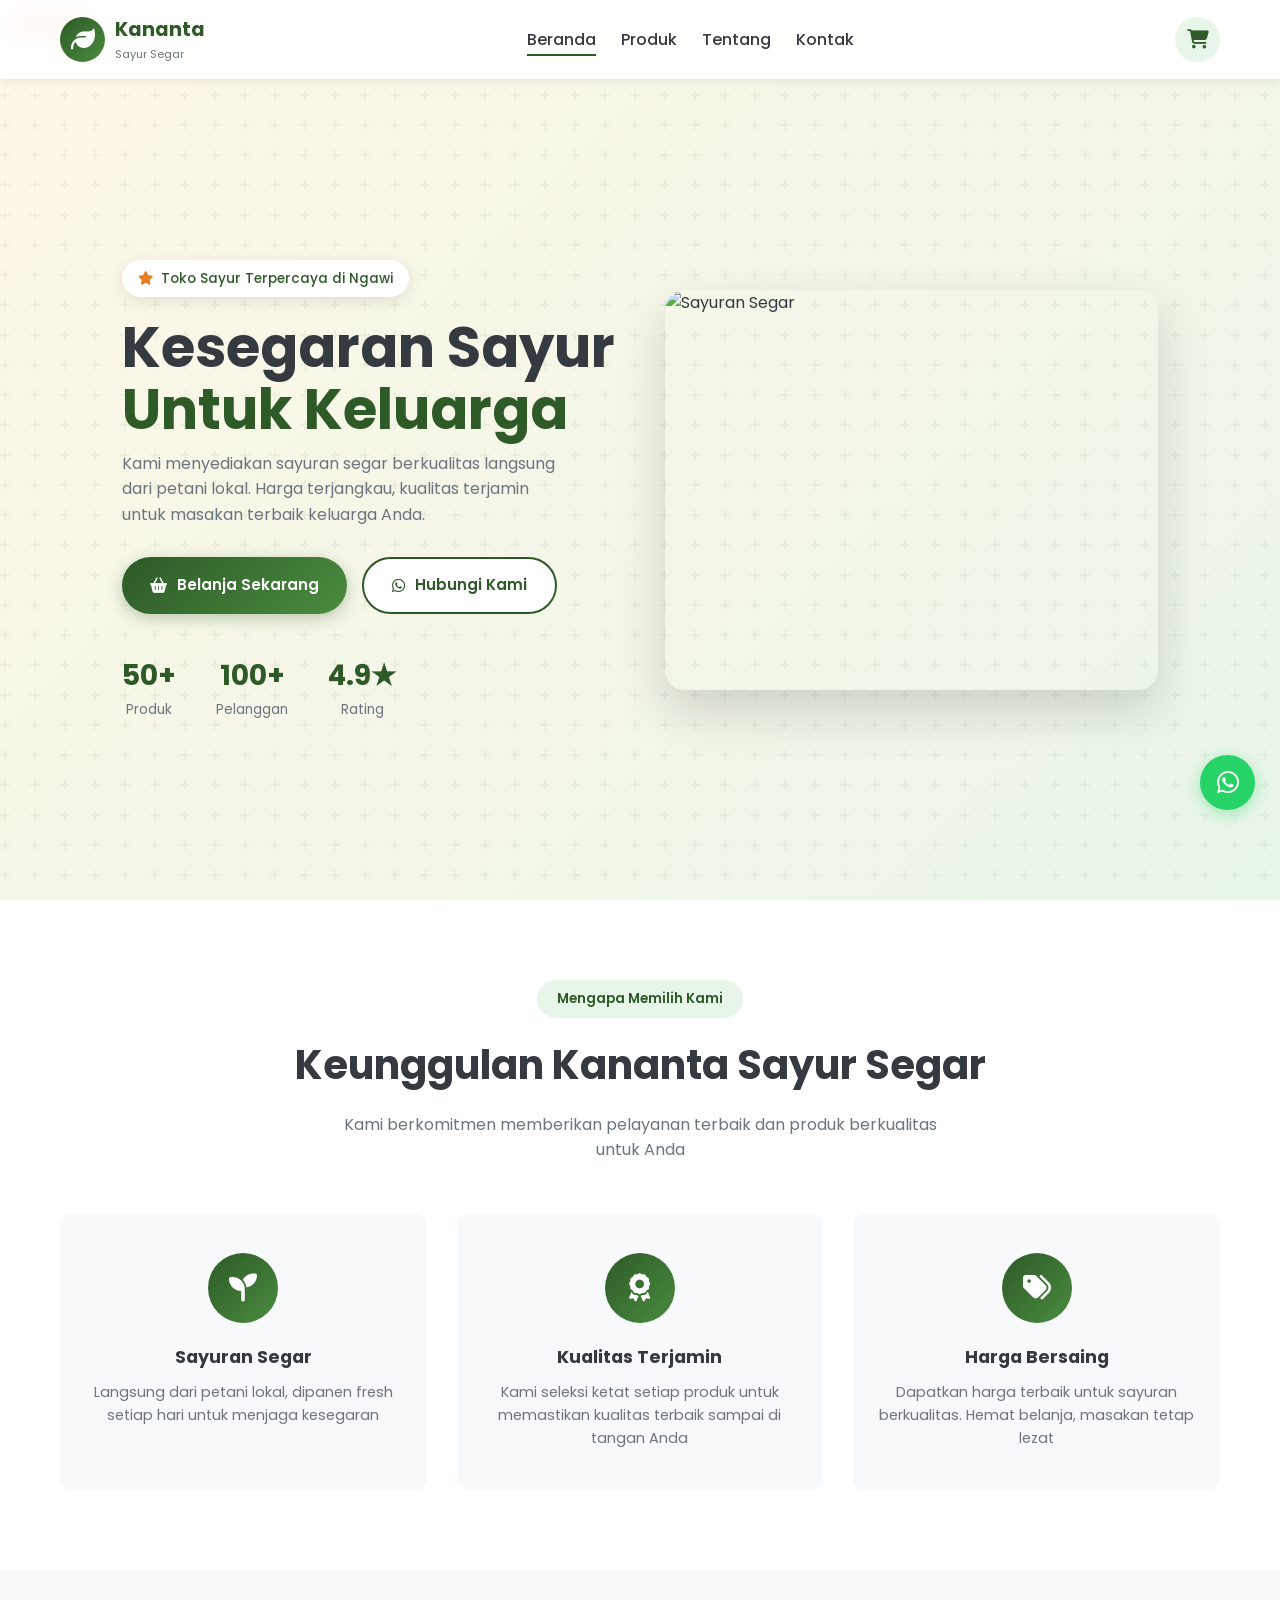
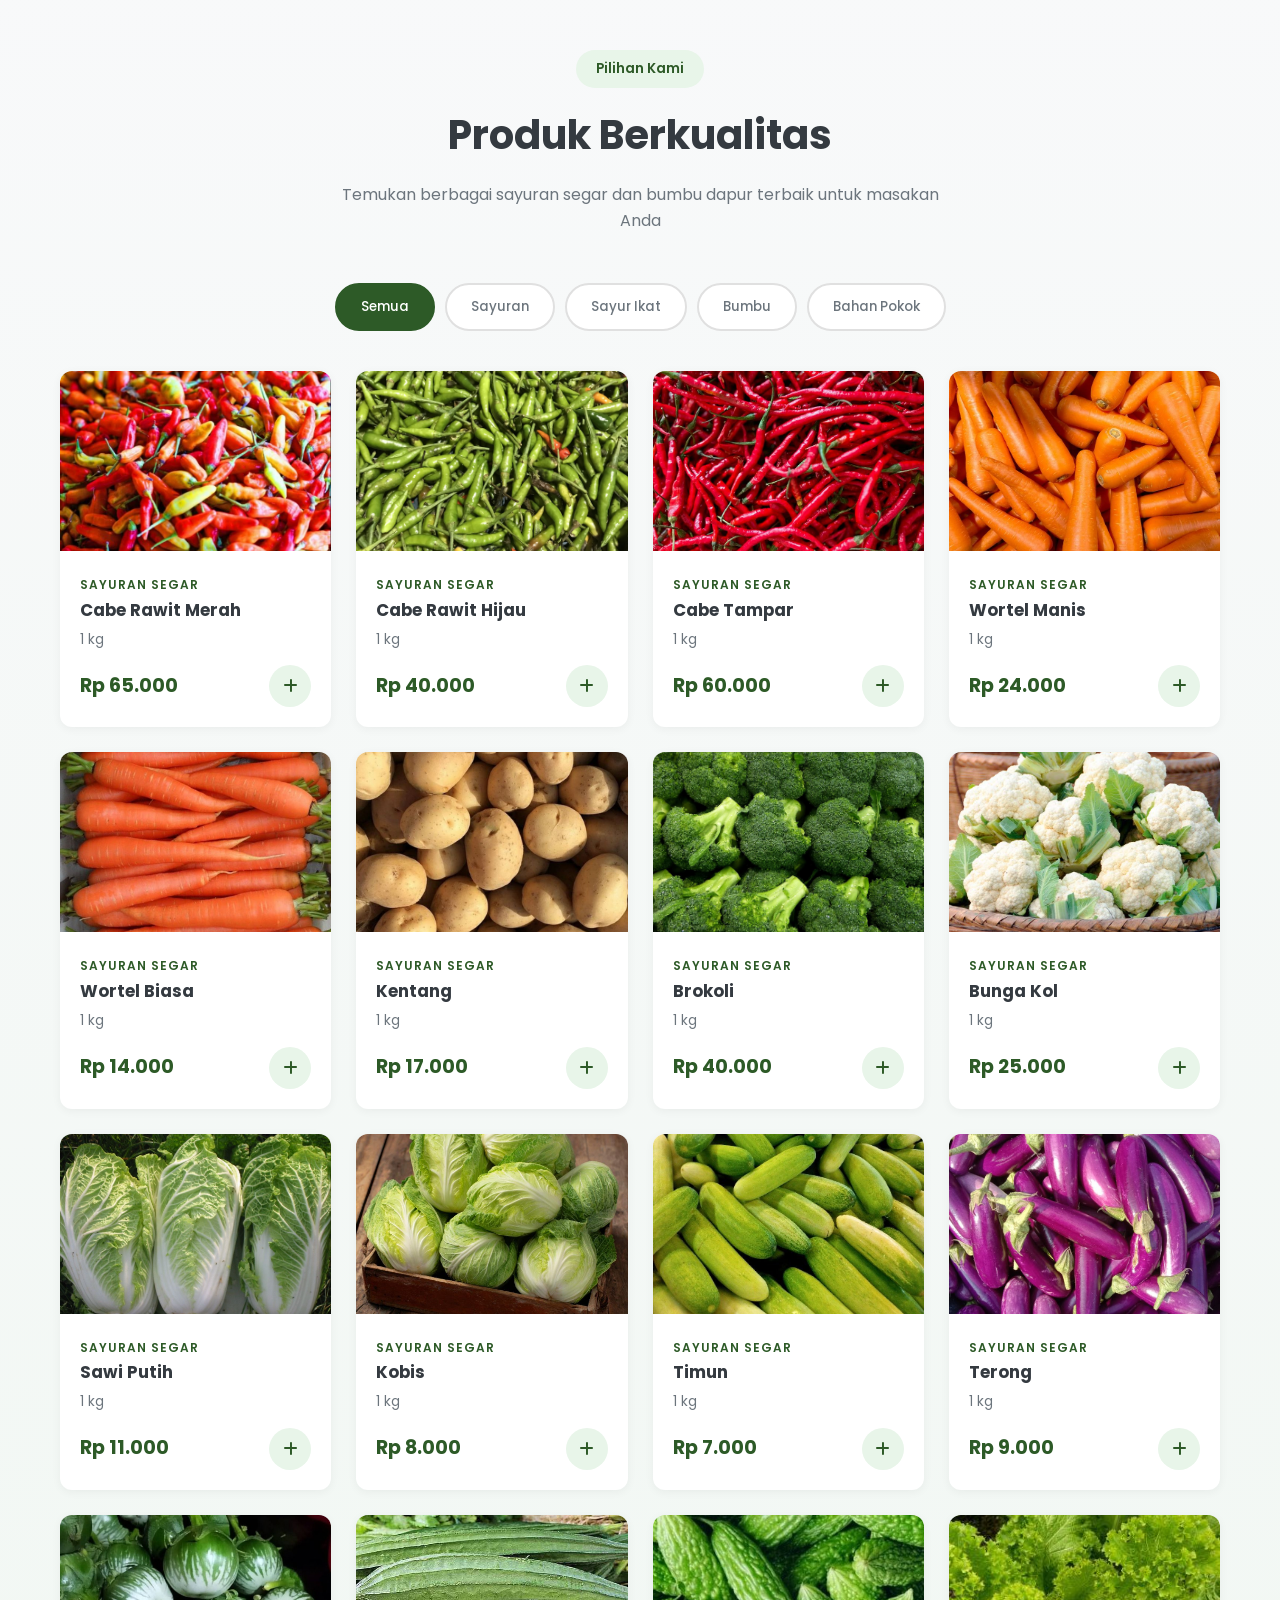
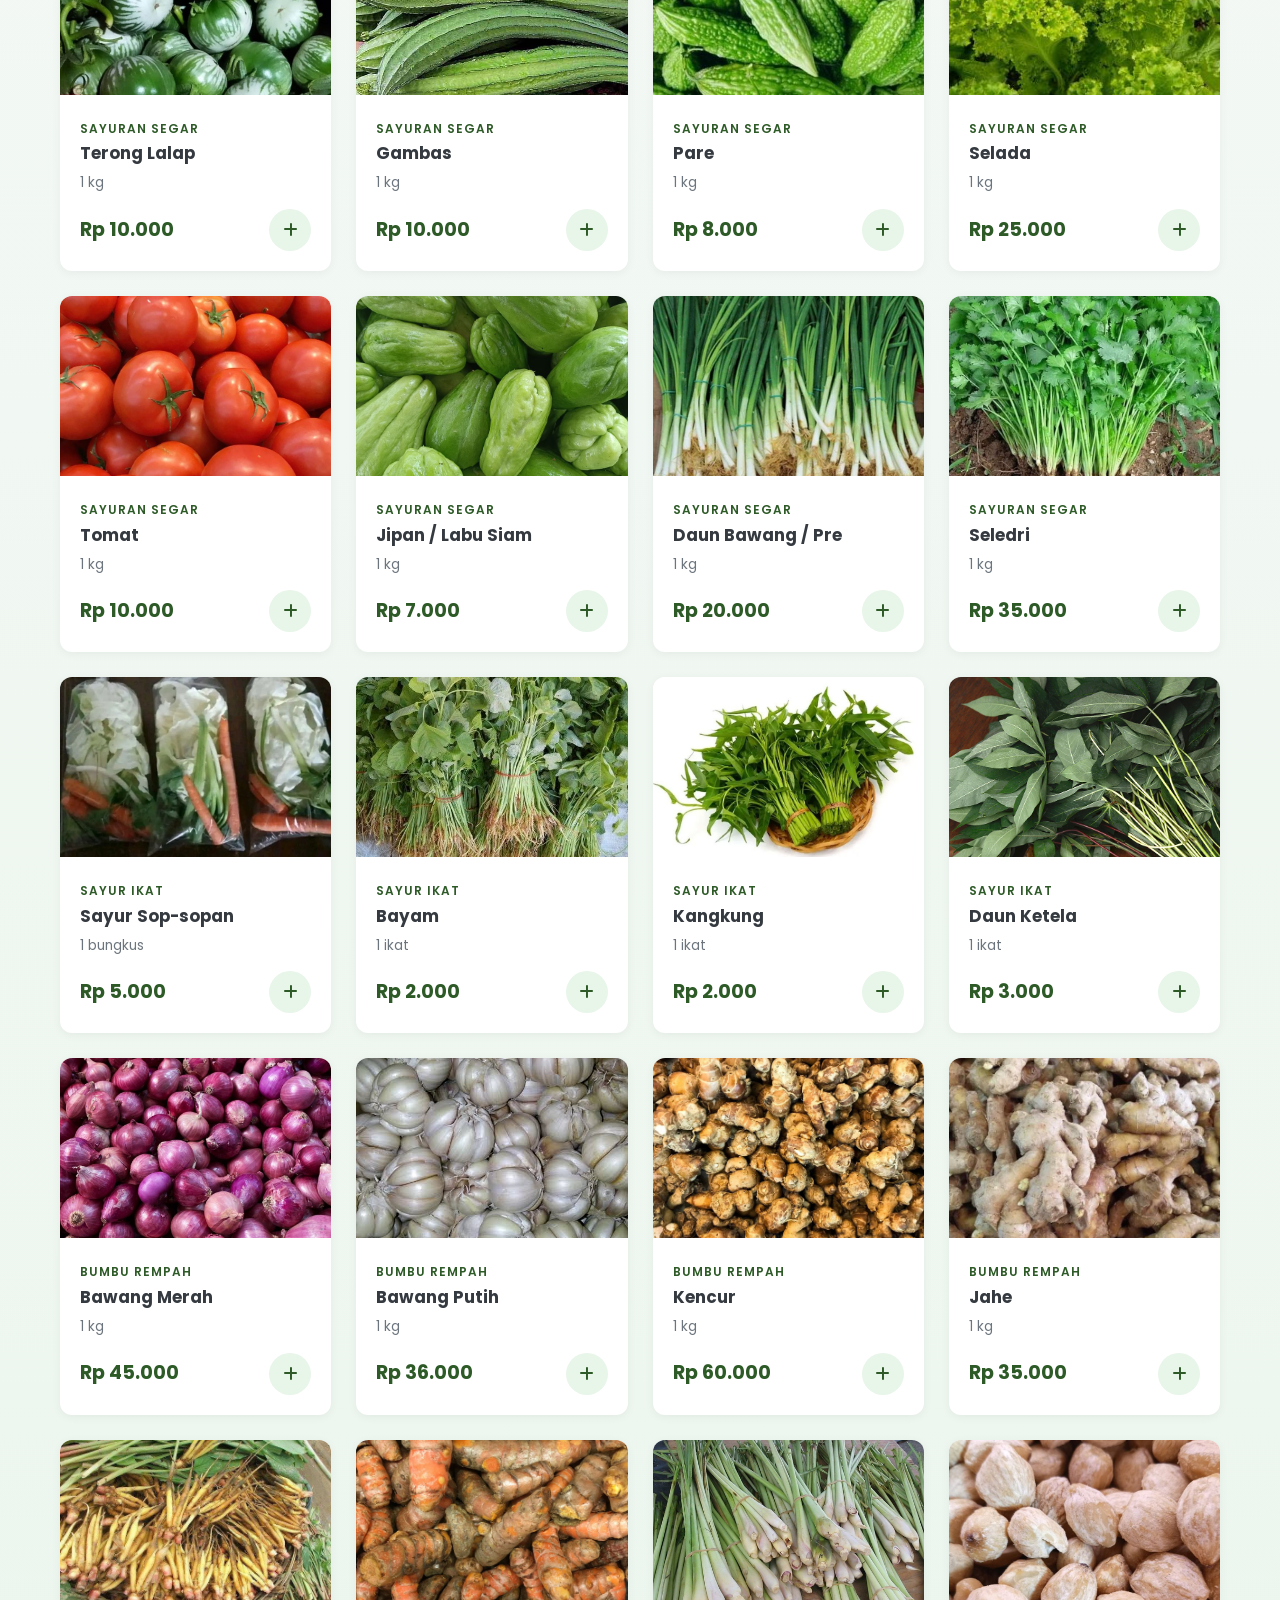
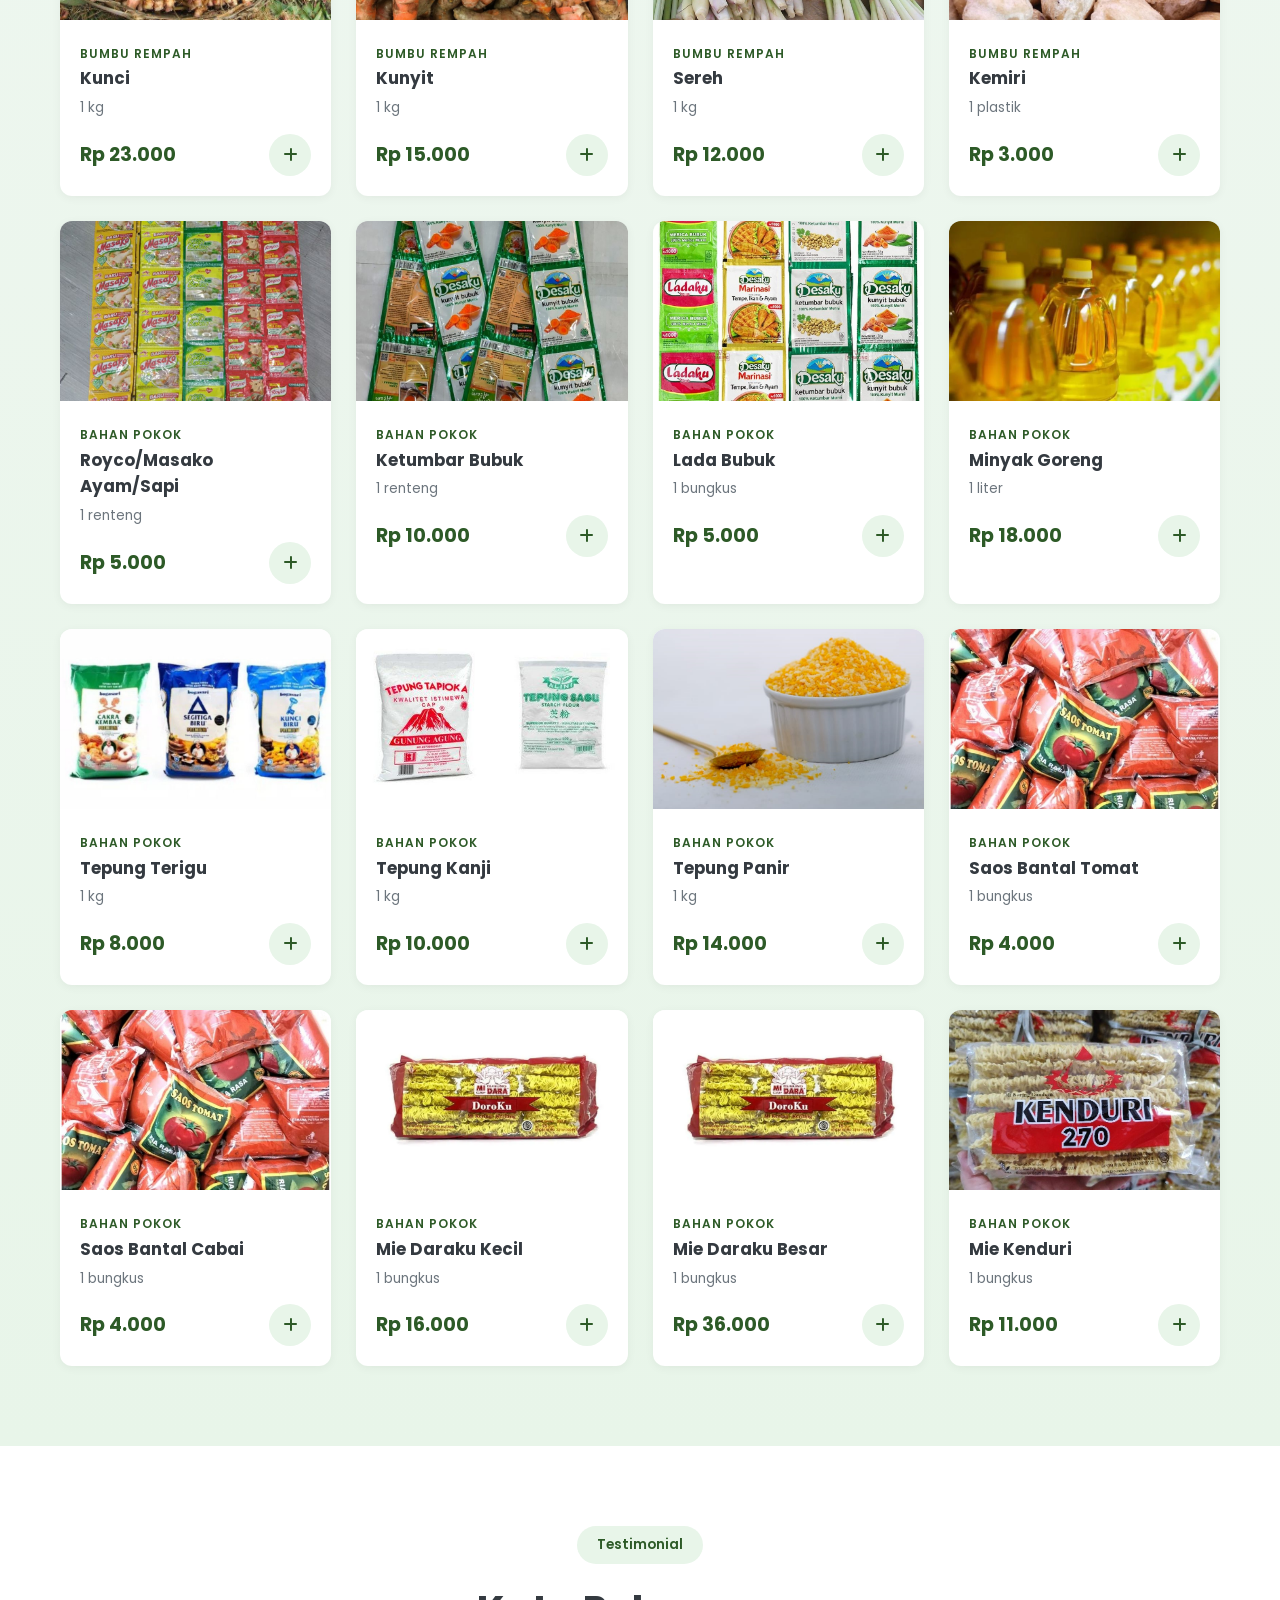
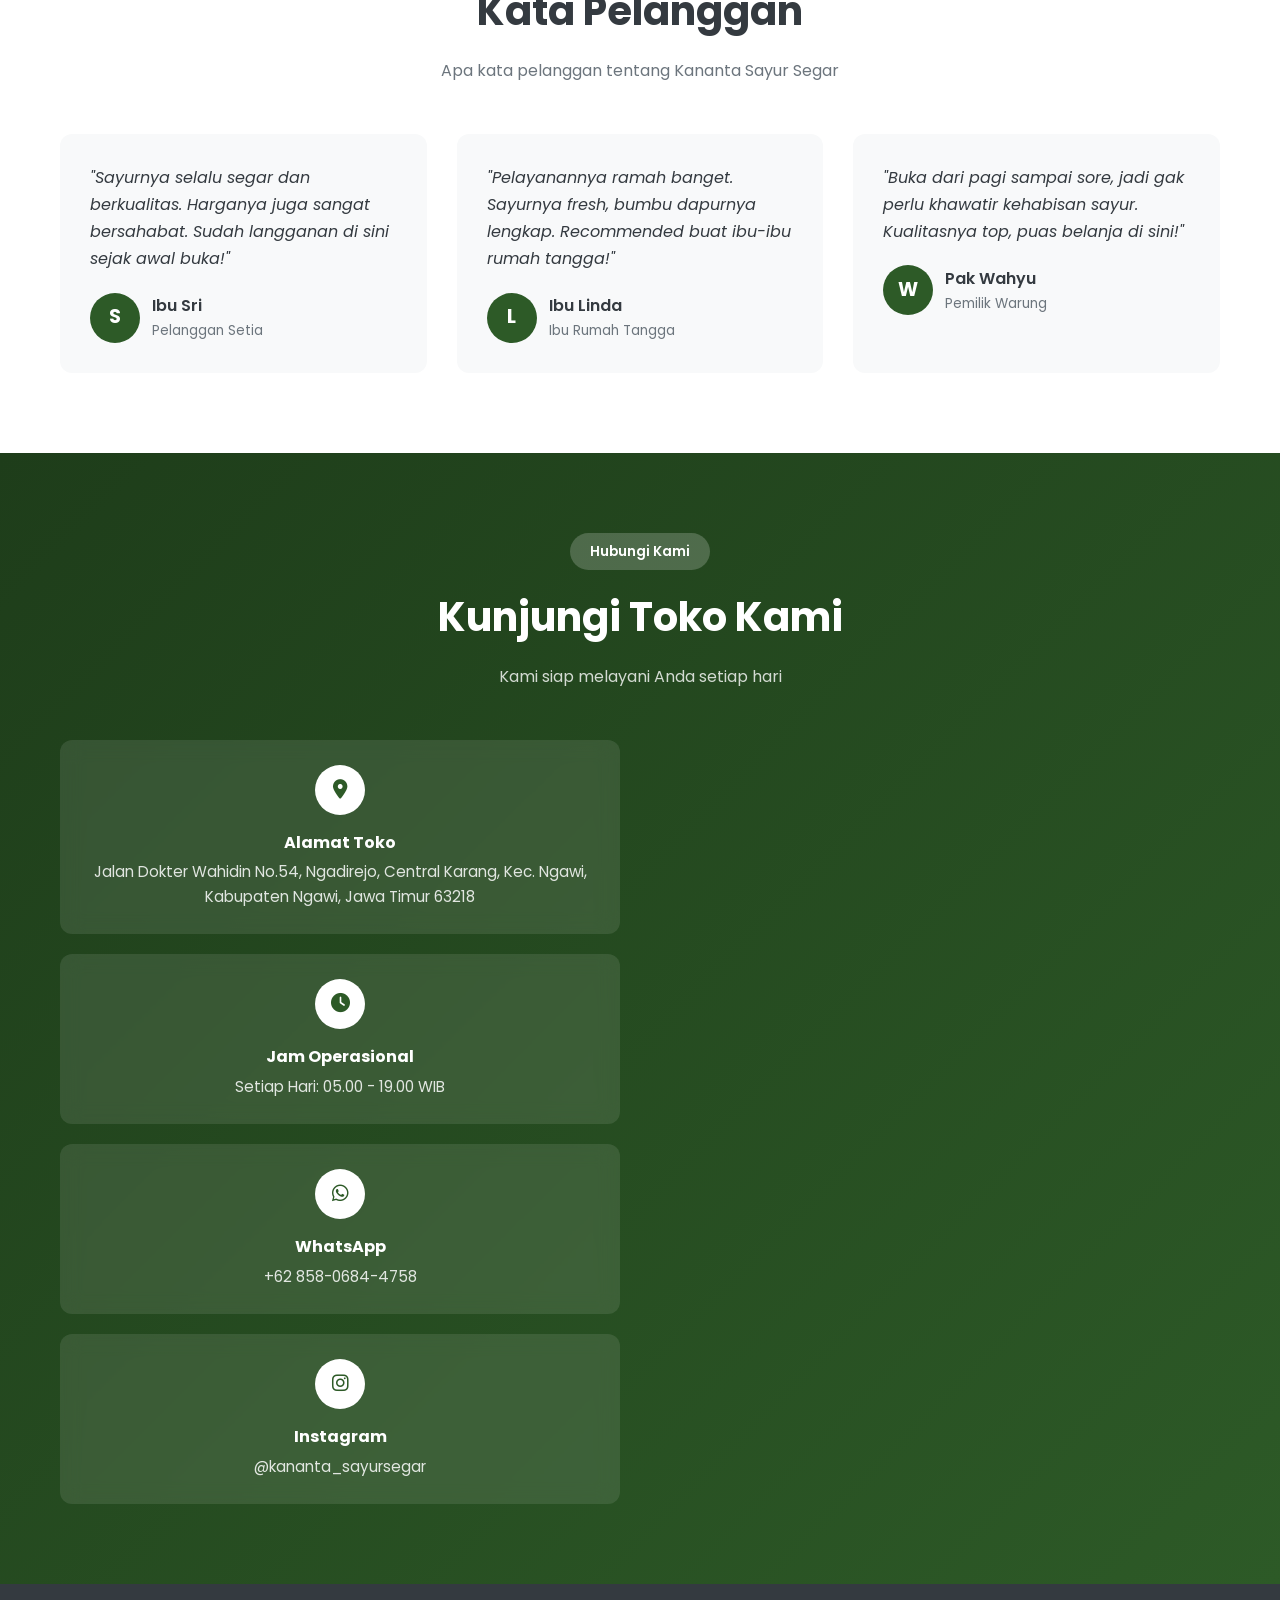
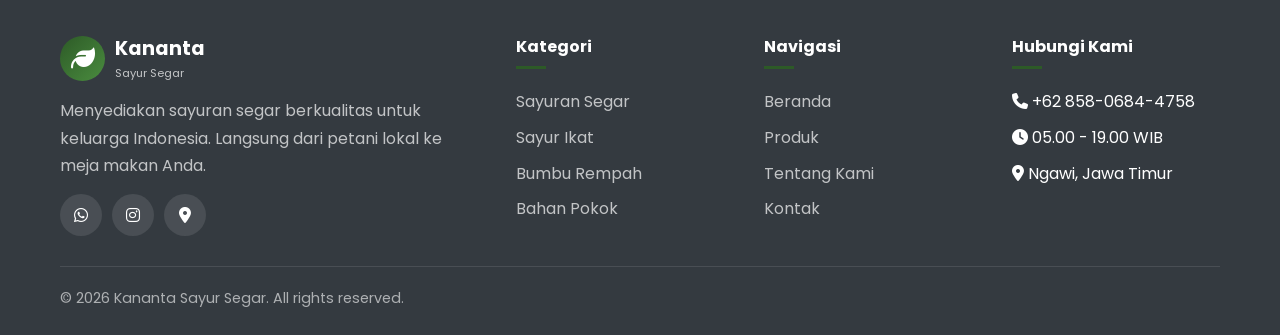
==== Kananta Sayur Segar/index.html @ b492e4c0 "Add files via upload" ====
<!DOCTYPE html>
<html lang="id">

<head>
    <meta charset="UTF-8">
    <meta name="viewport" content="width=device-width, initial-scale=1.0">
    <meta name="description"
        content="Kananta Sayur Segar - Toko sayur segar berkualitas di Ngawi. Menyediakan sayuran segar, bumbu dapur, dan bahan pokok dengan harga terjangkau.">
    <meta name="keywords" content="sayur segar, toko sayur ngawi, sayuran, bumbu dapur, kananta">
    <title>Kananta Sayur Segar - Toko Sayur Segar Berkualitas</title>

    <!-- Fonts -->
    <link rel="preconnect" href="https://fonts.googleapis.com">
    <link rel="preconnect" href="https://fonts.gstatic.com" crossorigin>
    <link href="https://fonts.googleapis.com/css2?family=Poppins:wght@400;500;600;700&display=swap" rel="stylesheet">

    <!-- Font Awesome -->
    <link rel="stylesheet" href="https://cdnjs.cloudflare.com/ajax/libs/font-awesome/6.4.0/css/all.min.css">

    <!-- CSS -->
    <link rel="stylesheet" href="assets/css/style.css">
    <link rel="stylesheet" href="assets/css/cart.css">
</head>

<body>
    <!-- Header -->
    <header class="header" id="header">
        <div class="container">
            <nav class="nav">
                <a href="index.html" class="nav-logo">
                    <div class="nav-logo-icon">
                        <i class="fas fa-leaf"></i>
                    </div>
                    <div class="nav-logo-text">
                        Kananta
                        <span>Sayur Segar</span>
                    </div>
                </a>

                <ul class="nav-menu">
                    <li><a href="#home" class="nav-link active">Beranda</a></li>
                    <li><a href="#products" class="nav-link">Produk</a></li>
                    <li><a href="#about" class="nav-link">Tentang</a></li>
                    <li><a href="#contact" class="nav-link">Kontak</a></li>
                </ul>

                <div class="nav-actions">
                    <a href="cart.html" class="cart-btn">
                        <i class="fas fa-shopping-cart"></i>
                        <span class="cart-count">0</span>
                    </a>
                    <button class="menu-toggle" aria-label="Menu">
                        <span></span>
                        <span></span>
                        <span></span>
                    </button>
                </div>
            </nav>
        </div>
    </header>

    <!-- Hero Section -->
    <section class="hero" id="home">
        <div class="hero-bg"></div>
        <div class="container">
            <div class="hero-content">
                <div class="hero-text">
                    <div class="hero-badge">
                        <i class="fas fa-star"></i>
                        Toko Sayur Terpercaya di Ngawi
                    </div>
                    <h1 class="hero-title">
                        Kesegaran Sayur
                        <span>Untuk Keluarga</span>
                    </h1>
                    <p class="hero-subtitle">
                        Kami menyediakan sayuran segar berkualitas langsung dari petani lokal. Harga terjangkau,
                        kualitas terjamin untuk masakan terbaik keluarga Anda.
                    </p>
                    <div class="hero-buttons">
                        <a href="#products" class="btn btn-primary">
                            <i class="fas fa-shopping-basket"></i>
                            Belanja Sekarang
                        </a>
                        <a href="https://wa.me/6285806844758" target="_blank" class="btn btn-secondary">
                            <i class="fab fa-whatsapp"></i>
                            Hubungi Kami
                        </a>
                    </div>
                    <div class="hero-stats">
                        <div class="stat-item">
                            <div class="stat-number">50+</div>
                            <div class="stat-label">Produk</div>
                        </div>
                        <div class="stat-item">
                            <div class="stat-number">100+</div>
                            <div class="stat-label">Pelanggan</div>
                        </div>
                        <div class="stat-item">
                            <div class="stat-number">4.9★</div>
                            <div class="stat-label">Rating</div>
                        </div>
                    </div>
                </div>
                <div class="hero-image">
                    <div class="hero-image-wrapper">
                        <img src="https://images.unsplash.com/photo-1542838132-92c53300491e?w=600&h=400&fit=crop"
                            alt="Sayuran Segar">
                    </div>
                </div>
            </div>
        </div>
    </section>

    <!-- Features Section -->
    <section class="section features" id="about">
        <div class="container">
            <div class="section-header">
                <span class="section-badge">Mengapa Memilih Kami</span>
                <h2 class="section-title">Keunggulan Kananta Sayur Segar</h2>
                <p class="section-subtitle">Kami berkomitmen memberikan pelayanan terbaik dan produk berkualitas untuk
                    Anda</p>
            </div>
            <div class="features-grid">
                <div class="feature-card">
                    <div class="feature-icon">
                        <i class="fas fa-seedling"></i>
                    </div>
                    <h3 class="feature-title">Sayuran Segar</h3>
                    <p class="feature-desc">Langsung dari petani lokal, dipanen fresh setiap hari untuk menjaga
                        kesegaran</p>
                </div>
                <div class="feature-card">
                    <div class="feature-icon">
                        <i class="fas fa-award"></i>
                    </div>
                    <h3 class="feature-title">Kualitas Terjamin</h3>
                    <p class="feature-desc">Kami seleksi ketat setiap produk untuk memastikan kualitas terbaik sampai di
                        tangan Anda</p>
                </div>
                <div class="feature-card">
                    <div class="feature-icon">
                        <i class="fas fa-tags"></i>
                    </div>
                    <h3 class="feature-title">Harga Bersaing</h3>
                    <p class="feature-desc">Dapatkan harga terbaik untuk sayuran berkualitas. Hemat belanja, masakan
                        tetap lezat</p>
                </div>
            </div>
        </div>
    </section>

    <!-- Products Section -->
    <section class="section products" id="products">
        <div class="container">
            <div class="section-header">
                <span class="section-badge">Pilihan Kami</span>
                <h2 class="section-title">Produk Berkualitas</h2>
                <p class="section-subtitle">Temukan berbagai sayuran segar dan bumbu dapur terbaik untuk masakan Anda
                </p>
            </div>

            <!-- Category Tabs -->
            <div class="category-tabs">
                <button class="category-tab active" data-category="all">Semua</button>
                <button class="category-tab" data-category="sayuran">Sayuran</button>
                <button class="category-tab" data-category="ikat">Sayur Ikat</button>
                <button class="category-tab" data-category="bumbu">Bumbu</button>
                <button class="category-tab" data-category="pokok">Bahan Pokok</button>
            </div>

            <!-- Products Grid -->
            <div class="products-grid" id="products-grid">
                <!-- Products will be rendered by JavaScript -->
            </div>
        </div>
    </section>

    <!-- Testimonials Section -->
    <section class="section testimonials">
        <div class="container">
            <div class="section-header">
                <span class="section-badge">Testimonial</span>
                <h2 class="section-title">Kata Pelanggan</h2>
                <p class="section-subtitle">Apa kata pelanggan tentang Kananta Sayur Segar</p>
            </div>
            <div class="testimonials-grid">
                <div class="testimonial-card">
                    <p class="testimonial-text">"Sayurnya selalu segar dan berkualitas. Harganya juga sangat bersahabat.
                        Sudah langganan di sini sejak awal buka!"</p>
                    <div class="testimonial-author">
                        <div class="testimonial-avatar">S</div>
                        <div>
                            <div class="testimonial-name">Ibu Sri</div>
                            <div class="testimonial-role">Pelanggan Setia</div>
                        </div>
                    </div>
                </div>
                <div class="testimonial-card">
                    <p class="testimonial-text">"Pelayanannya ramah banget. Sayurnya fresh, bumbu dapurnya lengkap.
                        Recommended buat ibu-ibu rumah tangga!"</p>
                    <div class="testimonial-author">
                        <div class="testimonial-avatar">L</div>
                        <div>
                            <div class="testimonial-name">Ibu Linda</div>
                            <div class="testimonial-role">Ibu Rumah Tangga</div>
                        </div>
                    </div>
                </div>
                <div class="testimonial-card">
                    <p class="testimonial-text">"Buka dari pagi sampai sore, jadi gak perlu khawatir kehabisan sayur.
                        Kualitasnya top, puas belanja di sini!"</p>
                    <div class="testimonial-author">
                        <div class="testimonial-avatar">W</div>
                        <div>
                            <div class="testimonial-name">Pak Wahyu</div>
                            <div class="testimonial-role">Pemilik Warung</div>
                        </div>
                    </div>
                </div>
            </div>
        </div>
    </section>

    <!-- Contact Section -->
    <section class="section contact" id="contact">
        <div class="container">
            <div class="section-header">
                <span class="section-badge">Hubungi Kami</span>
                <h2 class="section-title">Kunjungi Toko Kami</h2>
                <p class="section-subtitle">Kami siap melayani Anda setiap hari</p>
            </div>
            <div class="contact-content">
                <div class="contact-info">
                    <div class="contact-item">
                        <div class="contact-icon">
                            <i class="fas fa-map-marker-alt"></i>
                        </div>
                        <div class="contact-details">
                            <h4>Alamat Toko</h4>
                            <p>Jalan Dokter Wahidin No.54, Ngadirejo, Central Karang, Kec. Ngawi, Kabupaten Ngawi, Jawa
                                Timur 63218</p>
                        </div>
                    </div>
                    <div class="contact-item">
                        <div class="contact-icon">
                            <i class="fas fa-clock"></i>
                        </div>
                        <div class="contact-details">
                            <h4>Jam Operasional</h4>
                            <p>Setiap Hari: 05.00 - 19.00 WIB</p>
                        </div>
                    </div>
                    <div class="contact-item">
                        <div class="contact-icon">
                            <i class="fab fa-whatsapp"></i>
                        </div>
                        <div class="contact-details">
                            <h4>WhatsApp</h4>
                            <p><a href="https://wa.me/6285806844758">+62 858-0684-4758</a></p>
                        </div>
                    </div>
                    <div class="contact-item">
                        <div class="contact-icon">
                            <i class="fab fa-instagram"></i>
                        </div>
                        <div class="contact-details">
                            <h4>Instagram</h4>
                            <p><a href="https://instagram.com/kananta_sayursegar"
                                    target="_blank">@kananta_sayursegar</a></p>
                        </div>
                    </div>
                </div>
                <div class="contact-map">
                    <iframe
                        src="https://www.google.com/maps/embed?pb=!1m18!1m12!1m3!1d3955.2!2d111.4!3d-7.4!2m3!1f0!2f0!3f0!3m2!1i1024!2i768!4f13.1!3m3!1m2!1s0x0%3A0x0!2zN8KwMjQnMDAuMCJTIDExMcKwMjQnMDAuMCJF!5e0!3m2!1sen!2sid!4v1234567890"
                        allowfullscreen="" loading="lazy" referrerpolicy="no-referrer-when-downgrade"></iframe>
                </div>
            </div>
        </div>
    </section>

    <!-- Footer -->
    <footer class="footer">
        <div class="container">
            <div class="footer-content">
                <div class="footer-brand">
                    <a href="index.html" class="nav-logo">
                        <div class="nav-logo-icon">
                            <i class="fas fa-leaf"></i>
                        </div>
                        <div class="nav-logo-text">
                            Kananta
                            <span>Sayur Segar</span>
                        </div>
                    </a>
                    <p class="footer-desc">Menyediakan sayuran segar berkualitas untuk keluarga Indonesia. Langsung dari
                        petani lokal ke meja makan Anda.</p>
                    <div class="footer-social">
                        <a href="https://wa.me/6285806844758" class="social-link" title="WhatsApp"><i
                                class="fab fa-whatsapp"></i></a>
                        <a href="https://instagram.com/kananta_sayursegar" class="social-link" title="Instagram"><i
                                class="fab fa-instagram"></i></a>
                        <a href="https://goo.gl/maps/ngawi" class="social-link" title="Maps"><i
                                class="fas fa-map-marker-alt"></i></a>
                    </div>
                </div>
                <div class="footer-links-section">
                    <h4 class="footer-title">Kategori</h4>
                    <ul class="footer-links">
                        <li><a href="#products">Sayuran Segar</a></li>
                        <li><a href="#products">Sayur Ikat</a></li>
                        <li><a href="#products">Bumbu Rempah</a></li>
                        <li><a href="#products">Bahan Pokok</a></li>
                    </ul>
                </div>
                <div class="footer-links-section">
                    <h4 class="footer-title">Navigasi</h4>
                    <ul class="footer-links">
                        <li><a href="#home">Beranda</a></li>
                        <li><a href="#products">Produk</a></li>
                        <li><a href="#about">Tentang Kami</a></li>
                        <li><a href="#contact">Kontak</a></li>
                    </ul>
                </div>
                <div class="footer-links-section">
                    <h4 class="footer-title">Hubungi Kami</h4>
                    <ul class="footer-links">
                        <li><i class="fas fa-phone"></i> +62 858-0684-4758</li>
                        <li><i class="fas fa-clock"></i> 05.00 - 19.00 WIB</li>
                        <li><i class="fas fa-map-marker-alt"></i> Ngawi, Jawa Timur</li>
                    </ul>
                </div>
            </div>
            <div class="footer-bottom">
                <p class="footer-copyright">&copy; 2026 Kananta Sayur Segar. All rights reserved.</p>
            </div>
        </div>
    </footer>

    <!-- WhatsApp Float Button -->
    <a href="https://wa.me/6285806844758" target="_blank" class="whatsapp-float" title="Chat WhatsApp">
        <i class="fab fa-whatsapp"></i>
    </a>

    <!-- Scroll to Top -->
    <button class="scroll-top" title="Kembali ke atas">
        <i class="fas fa-chevron-up"></i>
    </button>

    <!-- JavaScript -->
    <script src="assets/js/script.js"></script>
</body>

</html>
---- Kananta Sayur Segar/assets/css/style.css ----
/* ===== KANANTA SAYUR SEGAR - CSS ===== */
:root {
    --primary: #2D5A27;
    --primary-light: #4A8C3F;
    --primary-dark: #1E3D1A;
    --orange: #E67E22;
    --red: #C0392B;
    --white: #FFFFFF;
    --off-white: #F8F9FA;
    --gray: #6C757D;
    --dark: #343A40;
    --light-green: #E8F5E9;
    --cream: #FFF8E7;
    --shadow: 0 4px 16px rgba(0, 0, 0, 0.1);
    --radius: 12px;
    --transition: 0.3s ease;
}

* {
    margin: 0;
    padding: 0;
    box-sizing: border-box;
}

html {
    scroll-behavior: smooth;
}

body {
    font-family: 'Poppins', sans-serif;
    background: var(--off-white);
    color: var(--dark);
    line-height: 1.6;
}

a {
    text-decoration: none;
    color: inherit;
}

ul {
    list-style: none;
}

img {
    max-width: 100%;
    display: block;
}

button {
    cursor: pointer;
    border: none;
    font-family: inherit;
}

.container {
    max-width: 1200px;
    margin: 0 auto;
    padding: 0 20px;
}

/* Header */
.header {
    position: fixed;
    top: 0;
    left: 0;
    right: 0;
    z-index: 1000;
    background: rgba(255, 255, 255, 0.95);
    backdrop-filter: blur(10px);
    box-shadow: 0 2px 10px rgba(0, 0, 0, 0.08);
}

.nav {
    display: flex;
    justify-content: space-between;
    align-items: center;
    padding: 15px 0;
}

.nav-logo {
    display: flex;
    align-items: center;
    gap: 10px;
}

.nav-logo-icon {
    width: 45px;
    height: 45px;
    background: linear-gradient(135deg, var(--primary), var(--primary-light));
    border-radius: 50%;
    display: flex;
    align-items: center;
    justify-content: center;
    color: var(--white);
    font-size: 1.5rem;
}

.nav-logo-text {
    font-size: 1.2rem;
    font-weight: 700;
    color: var(--primary);
}

.nav-logo-text span {
    display: block;
    font-size: 0.7rem;
    font-weight: 400;
    color: var(--gray);
}

.nav-menu {
    display: flex;
    gap: 25px;
}

.nav-link {
    font-weight: 500;
    color: var(--dark);
    padding: 5px 0;
    position: relative;
}

.nav-link:hover {
    color: var(--primary);
}

.nav-link::after {
    content: '';
    position: absolute;
    bottom: 0;
    left: 0;
    width: 0;
    height: 2px;
    background: var(--primary);
    transition: var(--transition);
}

.nav-link:hover::after,
.nav-link.active::after {
    width: 100%;
}

.nav-actions {
    display: flex;
    align-items: center;
    gap: 15px;
}

.cart-btn {
    position: relative;
    width: 45px;
    height: 45px;
    background: var(--light-green);
    border-radius: 50%;
    display: flex;
    align-items: center;
    justify-content: center;
    color: var(--primary);
    font-size: 1.2rem;
    transition: var(--transition);
}

.cart-btn:hover {
    background: var(--primary);
    color: var(--white);
}

.cart-count {
    position: absolute;
    top: -5px;
    right: -5px;
    width: 20px;
    height: 20px;
    background: var(--orange);
    color: var(--white);
    font-size: 0.7rem;
    font-weight: 700;
    border-radius: 50%;
    display: flex;
    align-items: center;
    justify-content: center;
}

.menu-toggle {
    display: none;
    flex-direction: column;
    gap: 5px;
    background: none;
    padding: 10px;
}

.menu-toggle span {
    width: 25px;
    height: 3px;
    background: var(--dark);
    border-radius: 2px;
    transition: var(--transition);
}

.menu-toggle.active span:nth-child(1) {
    transform: rotate(45deg) translate(5px, 5px);
}

.menu-toggle.active span:nth-child(2) {
    opacity: 0;
}

.menu-toggle.active span:nth-child(3) {
    transform: rotate(-45deg) translate(7px, -6px);
}

/* Hero */
.hero {
    min-height: 100vh;
    display: flex;
    align-items: center;
    background: linear-gradient(135deg, var(--cream), var(--light-green));
    padding-top: 80px;
    position: relative;
    overflow: hidden;
}

.hero-bg {
    position: absolute;
    top: 0;
    left: 0;
    right: 0;
    bottom: 0;
    background-image: url("data:image/svg+xml,%3Csvg width='60' height='60' viewBox='0 0 60 60' xmlns='http://www.w3.org/2000/svg'%3E%3Cg fill='%232D5A27' fill-opacity='0.05'%3E%3Cpath d='M36 34v-4h-2v4h-4v2h4v4h2v-4h4v-2h-4zm0-30V0h-2v4h-4v2h4v4h2V6h4V4h-4zM6 34v-4H4v4H0v2h4v4h2v-4h4v-2H6zM6 4V0H4v4H0v2h4v4h2V6h4V4H6z'/%3E%3C/g%3E%3C/svg%3E");
}

.hero-content {
    display: grid;
    grid-template-columns: 1fr 1fr;
    gap: 50px;
    align-items: center;
    position: relative;
    z-index: 1;
}

.hero-text {
    animation: fadeIn 1s ease;
}

@keyframes fadeIn {
    from {
        opacity: 0;
        transform: translateY(20px);
    }

    to {
        opacity: 1;
        transform: translateY(0);
    }
}

.hero-badge {
    display: inline-flex;
    align-items: center;
    gap: 8px;
    background: var(--white);
    padding: 8px 16px;
    border-radius: 50px;
    font-size: 0.85rem;
    font-weight: 500;
    color: var(--primary);
    margin-bottom: 20px;
    box-shadow: var(--shadow);
}

.hero-badge i {
    color: var(--orange);
}

.hero-title {
    font-size: clamp(2.5rem, 5vw, 3.5rem);
    color: var(--dark);
    margin-bottom: 10px;
    line-height: 1.1;
}

.hero-title span {
    color: var(--primary);
    display: block;
}

.hero-subtitle {
    font-size: 1rem;
    color: var(--gray);
    margin-bottom: 30px;
    max-width: 450px;
}

.hero-buttons {
    display: flex;
    gap: 15px;
    flex-wrap: wrap;
}

.btn {
    display: inline-flex;
    align-items: center;
    gap: 10px;
    padding: 14px 28px;
    border-radius: 50px;
    font-weight: 600;
    font-size: 0.95rem;
    transition: var(--transition);
}

.btn-primary {
    background: linear-gradient(135deg, var(--primary), var(--primary-light));
    color: var(--white);
    box-shadow: 0 4px 15px rgba(45, 90, 39, 0.3);
}

.btn-primary:hover {
    transform: translateY(-3px);
    box-shadow: 0 8px 25px rgba(45, 90, 39, 0.4);
}

.btn-secondary {
    background: var(--white);
    color: var(--primary);
    border: 2px solid var(--primary);
}

.btn-secondary:hover {
    background: var(--primary);
    color: var(--white);
}

.hero-stats {
    display: flex;
    gap: 40px;
    margin-top: 40px;
}

.stat-item {
    text-align: center;
}

.stat-number {
    font-size: 1.75rem;
    font-weight: 700;
    color: var(--primary);
}

.stat-label {
    font-size: 0.85rem;
    color: var(--gray);
}

.hero-image {
    animation: fadeIn 1s ease 0.3s both;
}

.hero-image-wrapper {
    border-radius: 20px;
    overflow: hidden;
    box-shadow: 0 20px 50px rgba(0, 0, 0, 0.15);
}

.hero-image img {
    width: 100%;
    height: 400px;
    object-fit: cover;
}

/* Sections */
.section {
    padding: 80px 0;
}

.section-header {
    text-align: center;
    margin-bottom: 50px;
}

.section-badge {
    display: inline-block;
    background: var(--light-green);
    color: var(--primary);
    padding: 8px 20px;
    border-radius: 50px;
    font-size: 0.85rem;
    font-weight: 600;
    margin-bottom: 15px;
}

.section-title {
    font-size: clamp(1.75rem, 4vw, 2.5rem);
    margin-bottom: 15px;
}

.section-subtitle {
    max-width: 600px;
    margin: 0 auto;
    color: var(--gray);
}

/* Features */
.features {
    background: var(--white);
}

.features-grid {
    display: grid;
    grid-template-columns: repeat(3, 1fr);
    gap: 30px;
}

.feature-card {
    text-align: center;
    padding: 40px 25px;
    background: var(--off-white);
    border-radius: var(--radius);
    transition: var(--transition);
}

.feature-card:hover {
    transform: translateY(-10px);
    box-shadow: var(--shadow);
    background: var(--white);
}

.feature-icon {
    width: 70px;
    height: 70px;
    background: linear-gradient(135deg, var(--primary), var(--primary-light));
    border-radius: 50%;
    display: flex;
    align-items: center;
    justify-content: center;
    margin: 0 auto 20px;
    color: var(--white);
    font-size: 1.75rem;
}

.feature-title {
    margin-bottom: 10px;
    font-size: 1.1rem;
}

.feature-desc {
    font-size: 0.9rem;
    color: var(--gray);
}

/* Products */
.products {
    background: linear-gradient(180deg, var(--off-white), var(--light-green));
}

.category-tabs {
    display: flex;
    justify-content: center;
    gap: 10px;
    flex-wrap: wrap;
    margin-bottom: 40px;
}

.category-tab {
    padding: 12px 24px;
    background: var(--white);
    border: 2px solid #e0e0e0;
    border-radius: 50px;
    font-weight: 500;
    color: var(--gray);
    transition: var(--transition);
}

.category-tab:hover,
.category-tab.active {
    background: var(--primary);
    border-color: var(--primary);
    color: var(--white);
}

.products-grid {
    display: grid;
    grid-template-columns: repeat(auto-fill, minmax(260px, 1fr));
    gap: 25px;
}

.product-card {
    background: var(--white);
    border-radius: var(--radius);
    overflow: hidden;
    box-shadow: 0 2px 10px rgba(0, 0, 0, 0.05);
    transition: var(--transition);
}

.product-card:hover {
    transform: translateY(-8px);
    box-shadow: var(--shadow);
}

.product-badge {
    position: absolute;
    top: 12px;
    left: 12px;
    background: var(--orange);
    color: var(--white);
    padding: 4px 12px;
    border-radius: 20px;
    font-size: 0.75rem;
    font-weight: 600;
    z-index: 1;
}

.product-image {
    position: relative;
    height: 180px;
    overflow: hidden;
    background: var(--light-green);
    display: flex;
    align-items: center;
    justify-content: center;
    font-size: 4rem;
}

.product-image img {
    width: 100%;
    height: 100%;
    object-fit: cover;
    transition: var(--transition);
}

.product-card:hover .product-image img {
    transform: scale(1.1);
}

.product-info {
    padding: 20px;
}

.product-category {
    font-size: 0.75rem;
    color: var(--primary);
    font-weight: 600;
    text-transform: uppercase;
    letter-spacing: 1px;
    margin-bottom: 5px;
}

.product-name {
    font-size: 1.05rem;
    margin-bottom: 5px;
}

.product-unit {
    font-size: 0.85rem;
    color: var(--gray);
    margin-bottom: 15px;
}

.product-footer {
    display: flex;
    justify-content: space-between;
    align-items: center;
}

.product-price {
    font-size: 1.2rem;
    font-weight: 700;
    color: var(--primary);
}

.add-to-cart-btn {
    width: 42px;
    height: 42px;
    background: var(--light-green);
    color: var(--primary);
    border-radius: 50%;
    display: flex;
    align-items: center;
    justify-content: center;
    font-size: 1rem;
    transition: var(--transition);
}

.add-to-cart-btn:hover {
    background: var(--primary);
    color: var(--white);
    transform: scale(1.1);
}

/* Testimonials */
.testimonials {
    background: var(--white);
}

.testimonials-grid {
    display: grid;
    grid-template-columns: repeat(3, 1fr);
    gap: 30px;
}

.testimonial-card {
    background: var(--off-white);
    padding: 30px;
    border-radius: var(--radius);
    transition: var(--transition);
}

.testimonial-card:hover {
    transform: translateY(-5px);
    box-shadow: var(--shadow);
}

.testimonial-text {
    font-style: italic;
    color: var(--dark);
    margin-bottom: 20px;
    line-height: 1.7;
}

.testimonial-author {
    display: flex;
    align-items: center;
    gap: 12px;
}

.testimonial-avatar {
    width: 50px;
    height: 50px;
    border-radius: 50%;
    background: var(--primary);
    display: flex;
    align-items: center;
    justify-content: center;
    color: var(--white);
    font-weight: 700;
    font-size: 1.2rem;
}

.testimonial-name {
    font-weight: 600;
    margin-bottom: 2px;
}

.testimonial-role {
    font-size: 0.85rem;
    color: var(--gray);
}

/* Contact */
.contact {
    background: linear-gradient(135deg, var(--primary-dark), var(--primary));
    color: var(--white);
}

.contact .section-badge {
    background: rgba(255, 255, 255, 0.2);
    color: var(--white);
}

.contact .section-title,
.contact .section-subtitle {
    color: var(--white);
}

.contact .section-subtitle {
    color: rgba(255, 255, 255, 0.8);
}

.contact-content {
    display: grid;
    grid-template-columns: 1fr 1fr;
    gap: 40px;
}

.contact-info {
    display: grid;
    gap: 20px;
}

.contact-item {
    display: flex;
    flex-direction: column;
    align-items: center;
    text-align: center;
    gap: 15px;
    background: rgba(255, 255, 255, 0.1);
    padding: 25px 20px;
    border-radius: var(--radius);
    backdrop-filter: blur(10px);
    transition: var(--transition);
}

.contact-item:hover {
    background: rgba(255, 255, 255, 0.15);
    transform: translateY(-5px);
}

.contact-icon {
    width: 50px;
    height: 50px;
    background: var(--white);
    border-radius: 50%;
    display: flex;
    align-items: center;
    justify-content: center;
    color: var(--primary);
    font-size: 1.2rem;
    flex-shrink: 0;
}

.contact-details {
    text-align: center;
}

.contact-details h4 {
    color: var(--white);
    margin-bottom: 5px;
}

.contact-details p,
.contact-details a {
    color: rgba(255, 255, 255, 0.85);
    font-size: 0.95rem;
}

.contact-map {
    border-radius: var(--radius);
    overflow: hidden;
    min-height: 300px;
}

.contact-map iframe {
    width: 100%;
    height: 100%;
    border: none;
}

/* Footer */
.footer {
    background: var(--dark);
    color: var(--white);
    padding: 50px 0 25px;
}

.footer-content {
    display: grid;
    grid-template-columns: 2fr 1fr 1fr 1fr;
    gap: 40px;
    margin-bottom: 30px;
}

.footer-brand .nav-logo-text {
    color: var(--white);
}

.footer-brand .nav-logo-text span {
    color: rgba(255, 255, 255, 0.7);
}

.footer-desc {
    color: rgba(255, 255, 255, 0.7);
    margin: 15px 0;
    line-height: 1.7;
}

.footer-social {
    display: flex;
    gap: 10px;
}

.social-link {
    width: 42px;
    height: 42px;
    background: rgba(255, 255, 255, 0.1);
    border-radius: 50%;
    display: flex;
    align-items: center;
    justify-content: center;
    color: var(--white);
    transition: var(--transition);
}

.social-link:hover {
    background: var(--primary);
    transform: translateY(-3px);
}

.footer-title {
    font-size: 1rem;
    margin-bottom: 20px;
    position: relative;
    padding-bottom: 10px;
}

.footer-title::after {
    content: '';
    position: absolute;
    bottom: 0;
    left: 0;
    width: 30px;
    height: 3px;
    background: var(--primary);
}

.footer-links li {
    margin-bottom: 10px;
}

.footer-links a {
    color: rgba(255, 255, 255, 0.7);
    transition: var(--transition);
}

.footer-links a:hover {
    color: var(--primary-light);
    padding-left: 5px;
}

.footer-bottom {
    border-top: 1px solid rgba(255, 255, 255, 0.1);
    padding-top: 20px;
    display: flex;
    justify-content: space-between;
    flex-wrap: wrap;
    gap: 15px;
}

.footer-copyright {
    color: rgba(255, 255, 255, 0.6);
    font-size: 0.9rem;
}
---- Kananta Sayur Segar/assets/css/cart.css ----
/* Cart Page */
.cart-page {
    padding-top: 100px;
    min-height: 100vh;
    background: var(--off-white);
}

.cart-container {
    display: grid;
    grid-template-columns: 1fr 380px;
    gap: 30px;
    padding-bottom: 50px;
}

.cart-section {
    background: var(--white);
    border-radius: var(--radius);
    padding: 25px;
    box-shadow: 0 2px 10px rgba(0, 0, 0, 0.05);
}

.cart-header {
    display: flex;
    justify-content: space-between;
    align-items: center;
    margin-bottom: 25px;
    padding-bottom: 15px;
    border-bottom: 2px solid #eee;
}

.cart-title {
    display: flex;
    align-items: center;
    gap: 12px;
}

.cart-title i {
    font-size: 1.5rem;
    color: var(--primary);
}

.cart-count-badge {
    background: var(--primary);
    color: var(--white);
    padding: 4px 12px;
    border-radius: 20px;
    font-size: 0.85rem;
    font-weight: 600;
}

.clear-cart-btn {
    display: flex;
    align-items: center;
    gap: 8px;
    background: none;
    color: var(--red);
    font-weight: 500;
    transition: var(--transition);
}

.clear-cart-btn:hover {
    color: #922b21;
}

.cart-items-list {
    display: flex;
    flex-direction: column;
    gap: 15px;
}

.cart-item {
    display: grid;
    grid-template-columns: 90px 1fr auto auto;
    gap: 15px;
    align-items: center;
    padding: 15px;
    background: var(--off-white);
    border-radius: 10px;
    position: relative;
}

.cart-item:hover {
    box-shadow: var(--shadow);
}

.cart-item-image {
    width: 90px;
    height: 75px;
    border-radius: 8px;
    overflow: hidden;
    background: var(--light-green);
    display: flex;
    align-items: center;
    justify-content: center;
    font-size: 2rem;
}

.cart-item-image img {
    width: 100%;
    height: 100%;
    object-fit: cover;
}

.cart-item-details h4 {
    font-size: 1rem;
    margin-bottom: 4px;
}

.cart-item-details p {
    font-size: 0.8rem;
    color: var(--gray);
}

.cart-item-price {
    font-weight: 700;
    color: var(--primary);
    font-size: 1.05rem;
}

.quantity-control {
    display: flex;
    align-items: center;
    gap: 8px;
}

.qty-btn {
    width: 32px;
    height: 32px;
    background: var(--white);
    border: 2px solid #ddd;
    border-radius: 50%;
    display: flex;
    align-items: center;
    justify-content: center;
    font-size: 1rem;
    transition: var(--transition);
}

.qty-btn:hover {
    background: var(--primary);
    border-color: var(--primary);
    color: var(--white);
}

.qty-value {
    font-weight: 600;
    min-width: 25px;
    text-align: center;
}

.remove-item-btn {
    width: 35px;
    height: 35px;
    background: rgba(192, 57, 43, 0.1);
    color: var(--red);
    border-radius: 50%;
    display: flex;
    align-items: center;
    justify-content: center;
    transition: var(--transition);
}

.remove-item-btn:hover {
    background: var(--red);
    color: var(--white);
}

.empty-cart {
    text-align: center;
    padding: 50px 20px;
}

.empty-cart-icon {
    font-size: 4rem;
    color: #ddd;
    margin-bottom: 15px;
}

.empty-cart h3 {
    color: var(--gray);
    margin-bottom: 10px;
}

.cart-summary {
    height: fit-content;
    position: sticky;
    top: 100px;
}

.summary-title {
    font-size: 1.15rem;
    margin-bottom: 20px;
    padding-bottom: 12px;
    border-bottom: 2px solid #eee;
}

.summary-row {
    display: flex;
    justify-content: space-between;
    margin-bottom: 12px;
    font-size: 0.95rem;
}

.summary-row.total {
    margin-top: 15px;
    padding-top: 15px;
    border-top: 2px solid #eee;
    font-size: 1.2rem;
    font-weight: 700;
}

.summary-row.total span:last-child {
    color: var(--primary);
}

.checkout-btn {
    width: 100%;
    padding: 15px;
    margin-top: 20px;
    background: linear-gradient(135deg, #25D366, #128C7E);
    color: var(--white);
    border-radius: 10px;
    font-size: 1rem;
    font-weight: 600;
    display: flex;
    align-items: center;
    justify-content: center;
    gap: 10px;
    transition: var(--transition);
}

.checkout-btn:hover {
    transform: translateY(-2px);
    box-shadow: 0 8px 25px rgba(37, 211, 102, 0.4);
}

.checkout-btn i {
    font-size: 1.2rem;
}

.continue-shopping {
    display: block;
    text-align: center;
    margin-top: 12px;
    color: var(--gray);
    font-size: 0.9rem;
}

.continue-shopping:hover {
    color: var(--primary);
}

.order-notes {
    margin-top: 20px;
    padding-top: 20px;
    border-top: 1px solid #eee;
}

.order-notes label {
    display: block;
    font-weight: 600;
    margin-bottom: 8px;
    font-size: 0.9rem;
}

.order-notes textarea {
    width: 100%;
    padding: 12px;
    border: 2px solid #eee;
    border-radius: 10px;
    font-family: inherit;
    font-size: 0.9rem;
    resize: vertical;
    min-height: 80px;
    transition: var(--transition);
}

.order-notes textarea:focus {
    outline: none;
    border-color: var(--primary);
}

/* Toast */
.toast {
    position: fixed;
    bottom: 25px;
    right: 25px;
    background: var(--dark);
    color: var(--white);
    padding: 14px 20px;
    border-radius: 10px;
    box-shadow: var(--shadow);
    display: flex;
    align-items: center;
    gap: 10px;
    z-index: 9999;
    transform: translateX(120%);
    transition: var(--transition);
}

.toast.show {
    transform: translateX(0);
}

.toast.success {
    background: var(--primary);
}

.toast.error {
    background: var(--red);
}

.toast i {
    font-size: 1.2rem;
}

/* WhatsApp Float */
.whatsapp-float {
    position: fixed;
    bottom: 90px;
    right: 25px;
    width: 55px;
    height: 55px;
    background: #25D366;
    color: var(--white);
    border-radius: 50%;
    display: flex;
    align-items: center;
    justify-content: center;
    font-size: 1.6rem;
    z-index: 999;
    box-shadow: 0 4px 15px rgba(37, 211, 102, 0.4);
    animation: bounce 2s infinite;
    transition: var(--transition);
}

.whatsapp-float:hover {
    transform: scale(1.1);
}

@keyframes bounce {

    0%,
    100% {
        transform: translateY(0);
    }

    50% {
        transform: translateY(-8px);
    }
}

/* Scroll Top */
.scroll-top {
    position: fixed;
    bottom: 25px;
    right: 25px;
    width: 48px;
    height: 48px;
    background: var(--primary);
    color: var(--white);
    border-radius: 50%;
    display: flex;
    align-items: center;
    justify-content: center;
    font-size: 1.2rem;
    opacity: 0;
    visibility: hidden;
    transition: var(--transition);
    z-index: 998;
    box-shadow: var(--shadow);
}

.scroll-top.show {
    opacity: 1;
    visibility: visible;
}

.scroll-top:hover {
    background: var(--primary-dark);
    transform: translateY(-5px);
}

/* Responsive */
@media (max-width: 992px) {
    .hero-content {
        grid-template-columns: 1fr;
        text-align: center;
    }

    .hero-text {
        order: 1;
    }

    .hero-image {
        order: 0;
    }

    .hero-subtitle {
        margin: 0 auto 30px;
    }

    .hero-buttons,
    .hero-stats {
        justify-content: center;
    }

    .hero-image-wrapper {
        max-width: 450px;
        margin: 0 auto;
    }

    .features-grid {
        grid-template-columns: repeat(2, 1fr);
    }

    .testimonials-grid {
        grid-template-columns: 1fr;
    }

    .contact-content {
        grid-template-columns: 1fr;
    }

    .footer-content {
        grid-template-columns: repeat(2, 1fr);
    }

    .cart-container {
        grid-template-columns: 1fr;
    }

    .cart-summary {
        position: static;
    }
}

@media (max-width: 768px) {

    /* Navigation - Hamburger Menu */
    .nav {
        padding: 12px 0;
    }

    .nav-logo-icon {
        width: 40px;
        height: 40px;
        font-size: 1.2rem;
    }

    .nav-logo-text {
        font-size: 1.1rem;
    }

    .nav-menu {
        position: fixed;
        top: 68px;
        left: 0;
        right: 0;
        background: var(--white);
        flex-direction: column;
        padding: 20px;
        gap: 12px;
        box-shadow: var(--shadow);
        transform: translateY(-150%);
        opacity: 0;
        transition: var(--transition);
        text-align: center;
    }

    .nav-menu.active {
        transform: translateY(0);
        opacity: 1;
    }

    .menu-toggle {
        display: flex;
        order: 2;
    }

    .cart-btn {
        width: 40px;
        height: 40px;
        font-size: 1.1rem;
    }

    /* Hero Section */
    .hero {
        min-height: auto;
        padding: 90px 0 40px;
    }

    .hero-image img {
        height: 220px;
    }

    .hero-badge {
        font-size: 0.75rem;
        padding: 6px 12px;
    }

    .hero-title {
        font-size: 1.8rem;
    }

    .hero-subtitle {
        font-size: 0.9rem;
    }

    .hero-buttons {
        flex-direction: column;
        gap: 10px;
    }

    .hero-buttons .btn {
        width: 100%;
        justify-content: center;
    }

    .hero-stats {
        gap: 20px;
        margin-top: 30px;
    }

    .stat-number {
        font-size: 1.3rem;
    }

    .stat-label {
        font-size: 0.75rem;
    }

    /* Sections */
    .section {
        padding: 50px 0;
    }

    .section-header {
        margin-bottom: 35px;
    }

    .section-badge {
        font-size: 0.75rem;
        padding: 6px 14px;
    }

    .section-title {
        font-size: 1.5rem;
    }

    .section-subtitle {
        font-size: 0.9rem;
    }

    /* Features - 1 per row on mobile */
    .features-grid {
        grid-template-columns: 1fr;
        gap: 20px;
    }

    .feature-card {
        padding: 30px 20px;
    }

    .feature-icon {
        width: 60px;
        height: 60px;
        font-size: 1.5rem;
    }

    /* Products - 2 per row */
    .products-grid {
        grid-template-columns: repeat(2, 1fr);
        gap: 12px;
    }

    .product-image {
        height: 120px;
        font-size: 3rem;
    }

    .product-info {
        padding: 12px;
    }

    .product-category {
        font-size: 0.6rem;
        letter-spacing: 0.5px;
    }

    .product-name {
        font-size: 0.85rem;
        line-height: 1.3;
    }

    .product-unit {
        font-size: 0.75rem;
        margin-bottom: 10px;
    }

    .product-price {
        font-size: 0.9rem;
    }

    .product-footer {
        flex-direction: row;
        justify-content: space-between;
        align-items: center;
    }

    .add-to-cart-btn {
        width: 36px;
        height: 36px;
        border-radius: 50%;
        font-size: 0.9rem;
    }

    /* Category Tabs */
    .category-tabs {
        gap: 8px;
        padding: 0 5px;
        overflow-x: auto;
        justify-content: flex-start;
        flex-wrap: nowrap;
        -webkit-overflow-scrolling: touch;
    }

    .category-tab {
        padding: 10px 16px;
        font-size: 0.8rem;
        white-space: nowrap;
        flex-shrink: 0;
    }

    /* Testimonials - 1 per row */
    .testimonials-grid {
        grid-template-columns: 1fr;
        gap: 20px;
    }

    .testimonial-card {
        padding: 25px;
    }

    .testimonial-text {
        font-size: 0.95rem;
    }

    .testimonial-avatar {
        width: 45px;
        height: 45px;
        font-size: 1rem;
    }

    /* Contact Section - Optimized */
    .contact-content {
        grid-template-columns: 1fr;
        gap: 25px;
    }

    .contact-info {
        gap: 15px;
    }

    .contact-item {
        padding: 15px;
        gap: 12px;
    }

    .contact-icon {
        width: 45px;
        height: 45px;
        font-size: 1rem;
    }

    .contact-details h4 {
        font-size: 0.95rem;
    }

    .contact-details p {
        font-size: 0.85rem;
    }

    .contact-map {
        min-height: 250px;
        border-radius: 10px;
    }

    /* Footer */
    .footer {
        padding: 40px 0 20px;
    }

    .footer-content {
        grid-template-columns: 1fr;
        text-align: center;
        gap: 30px;
    }

    .footer-title::after {
        left: 50%;
        transform: translateX(-50%);
    }

    .footer-brand .nav-logo {
        justify-content: center;
    }

    .footer-social {
        justify-content: center;
    }

    .footer-bottom {
        flex-direction: column;
        text-align: center;
    }

    /* Cart Page */
    .cart-item {
        grid-template-columns: 70px 1fr;
        gap: 12px;
    }

    .cart-item-image {
        width: 70px;
        height: 60px;
    }

    .quantity-control {
        grid-column: span 2;
        justify-content: space-between;
        margin-top: 10px;
    }

    .remove-item-btn {
        position: absolute;
        top: 8px;
        right: 8px;
        width: 26px;
        height: 26px;
        font-size: 0.8rem;
    }

    /* Float Buttons */
    .whatsapp-float {
        bottom: 75px;
        right: 15px;
        width: 50px;
        height: 50px;
        font-size: 1.4rem;
    }

    .scroll-top {
        right: 15px;
        bottom: 15px;
        width: 42px;
        height: 42px;
    }

    .toast {
        left: 15px;
        right: 15px;
        bottom: 15px;
    }
}

@media (max-width: 480px) {
    .container {
        padding: 0 12px;
    }

    .nav {
        padding: 10px 0;
    }

    .nav-logo-icon {
        width: 36px;
        height: 36px;
        font-size: 1rem;
    }

    .nav-logo-text {
        font-size: 1rem;
    }

    .nav-logo-text span {
        font-size: 0.6rem;
    }

    .cart-btn {
        width: 36px;
        height: 36px;
        font-size: 1rem;
    }

    .cart-count {
        width: 18px;
        height: 18px;
        font-size: 0.65rem;
    }

    .hero-title {
        font-size: 1.6rem;
    }

    .hero-subtitle {
        font-size: 0.85rem;
    }

    .btn {
        padding: 12px 20px;
        font-size: 0.85rem;
    }

    .products-grid {
        gap: 8px;
    }

    .product-image {
        height: 100px;
        font-size: 2.5rem;
    }

    .product-info {
        padding: 10px;
    }

    .product-category {
        font-size: 0.55rem;
    }

    .product-name {
        font-size: 0.78rem;
    }

    .product-unit {
        font-size: 0.68rem;
        margin-bottom: 8px;
    }

    .product-price {
        font-size: 0.82rem;
    }

    .add-to-cart-btn {
        width: 32px;
        height: 32px;
        font-size: 0.8rem;
    }

    .category-tab {
        padding: 8px 12px;
        font-size: 0.75rem;
    }

    .feature-card {
        padding: 25px 15px;
    }

    .feature-icon {
        width: 55px;
        height: 55px;
        font-size: 1.3rem;
    }

    .feature-title {
        font-size: 1rem;
    }

    .feature-desc {
        font-size: 0.85rem;
    }

    .cart-section {
        padding: 15px;
    }

    .cart-header {
        flex-direction: column;
        gap: 10px;
        align-items: flex-start;
    }

    .cart-title h2 {
        font-size: 1.1rem;
    }

    .contact-item {
        flex-direction: column;
        text-align: center;
        padding: 20px 15px;
    }

    .contact-icon {
        margin: 0 auto;
    }

    .contact-details {
        text-align: center;
    }
}
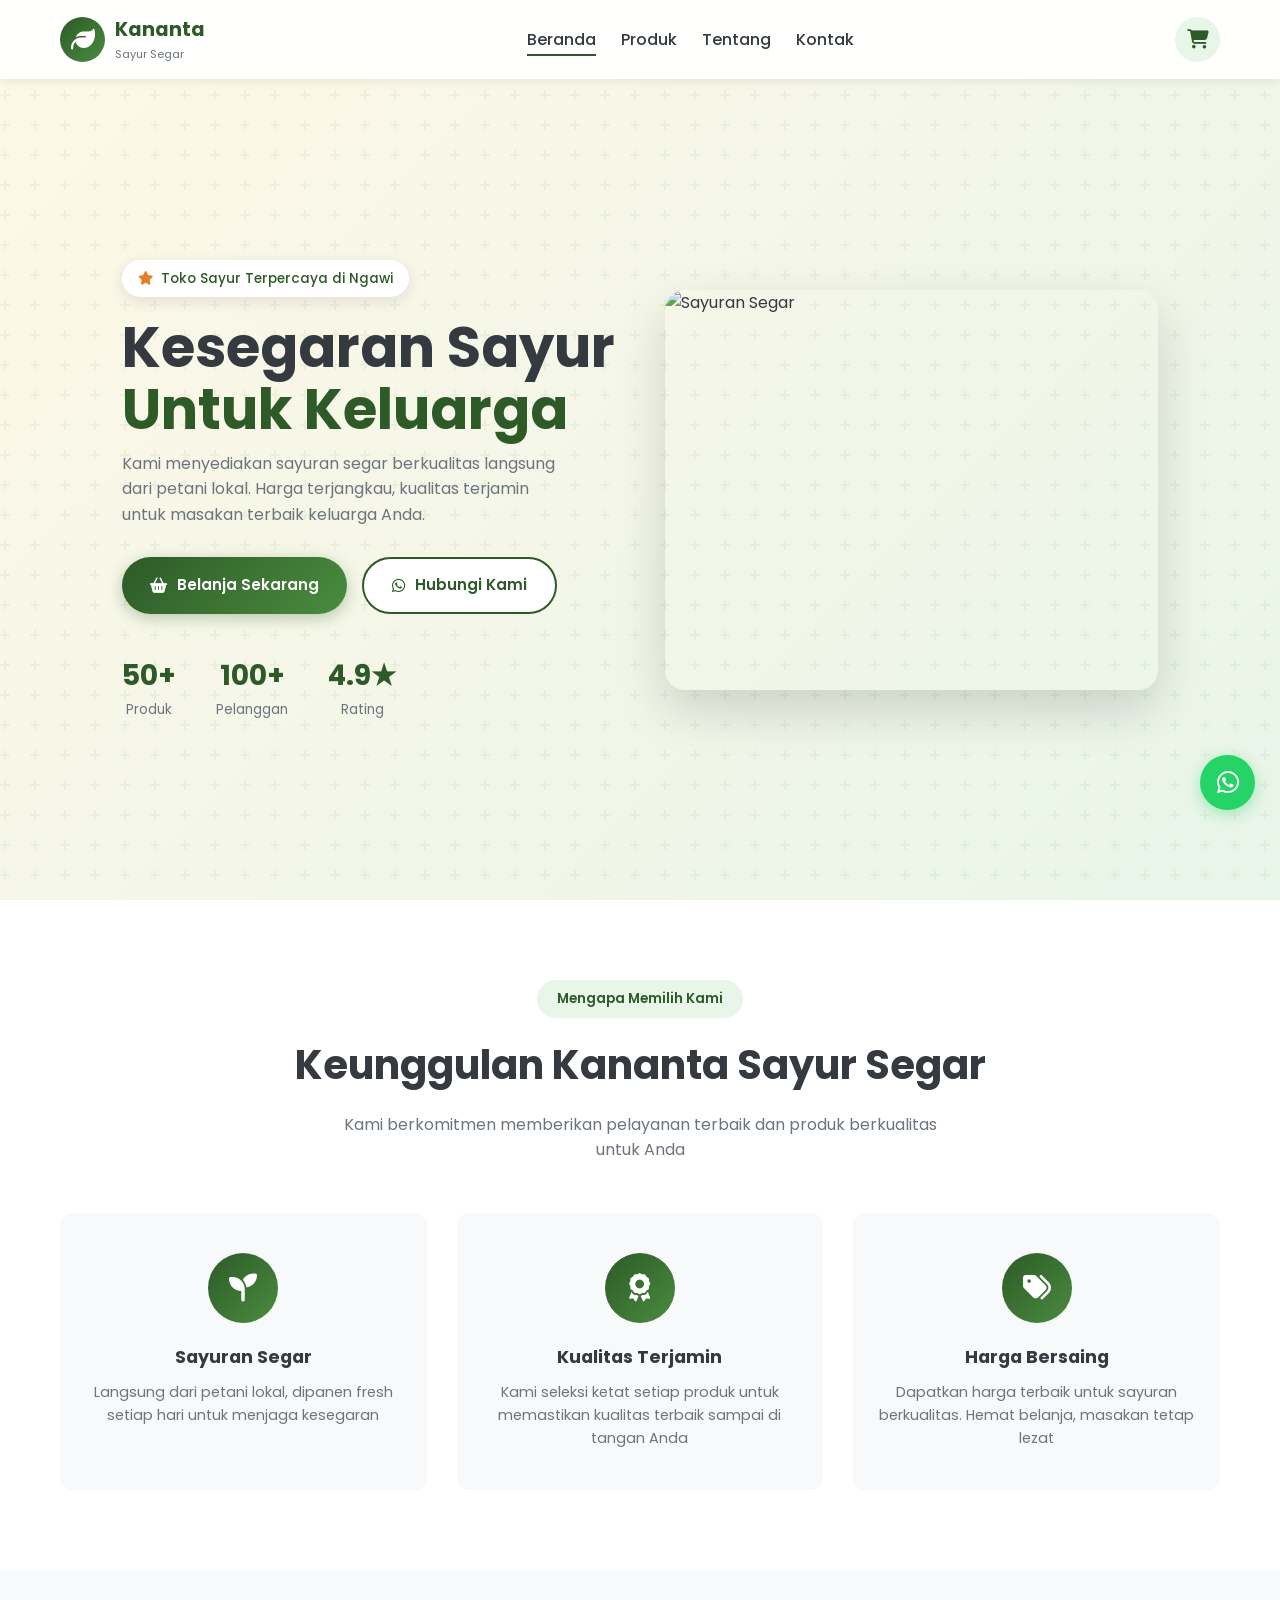
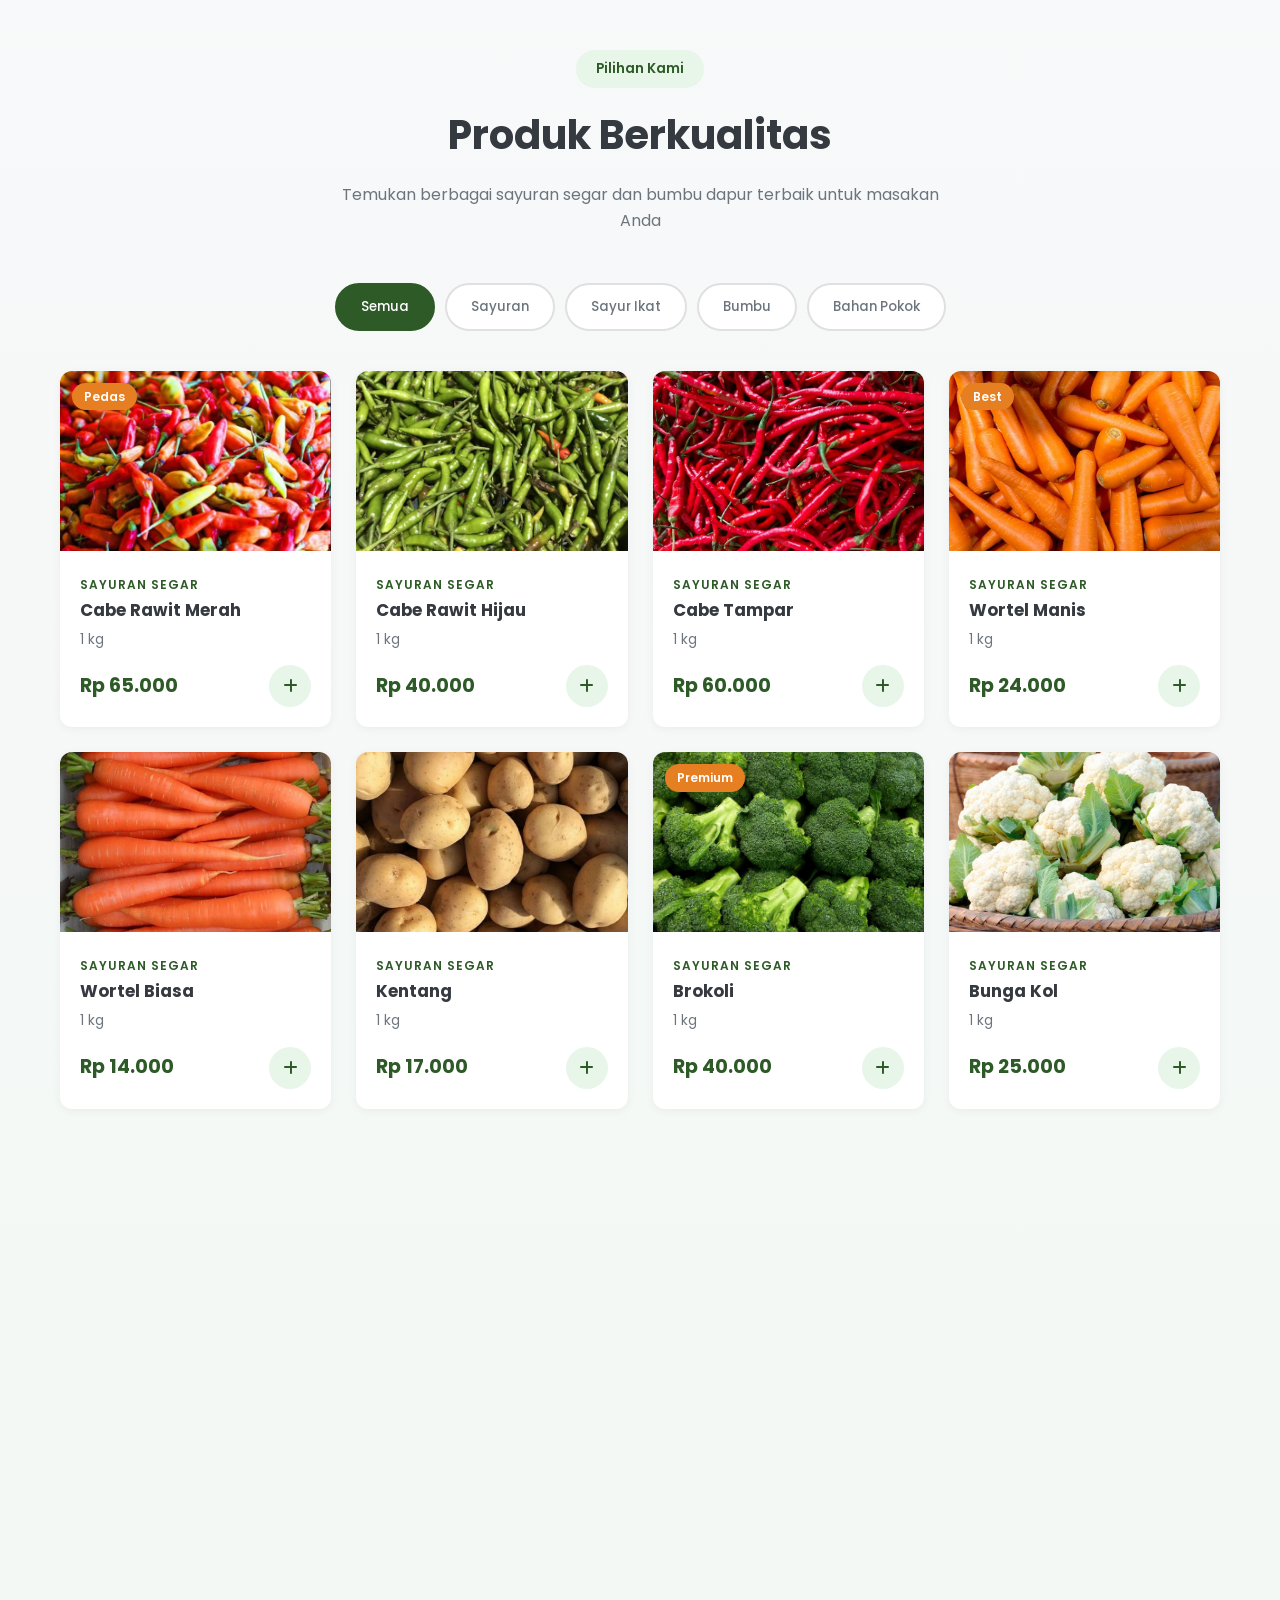
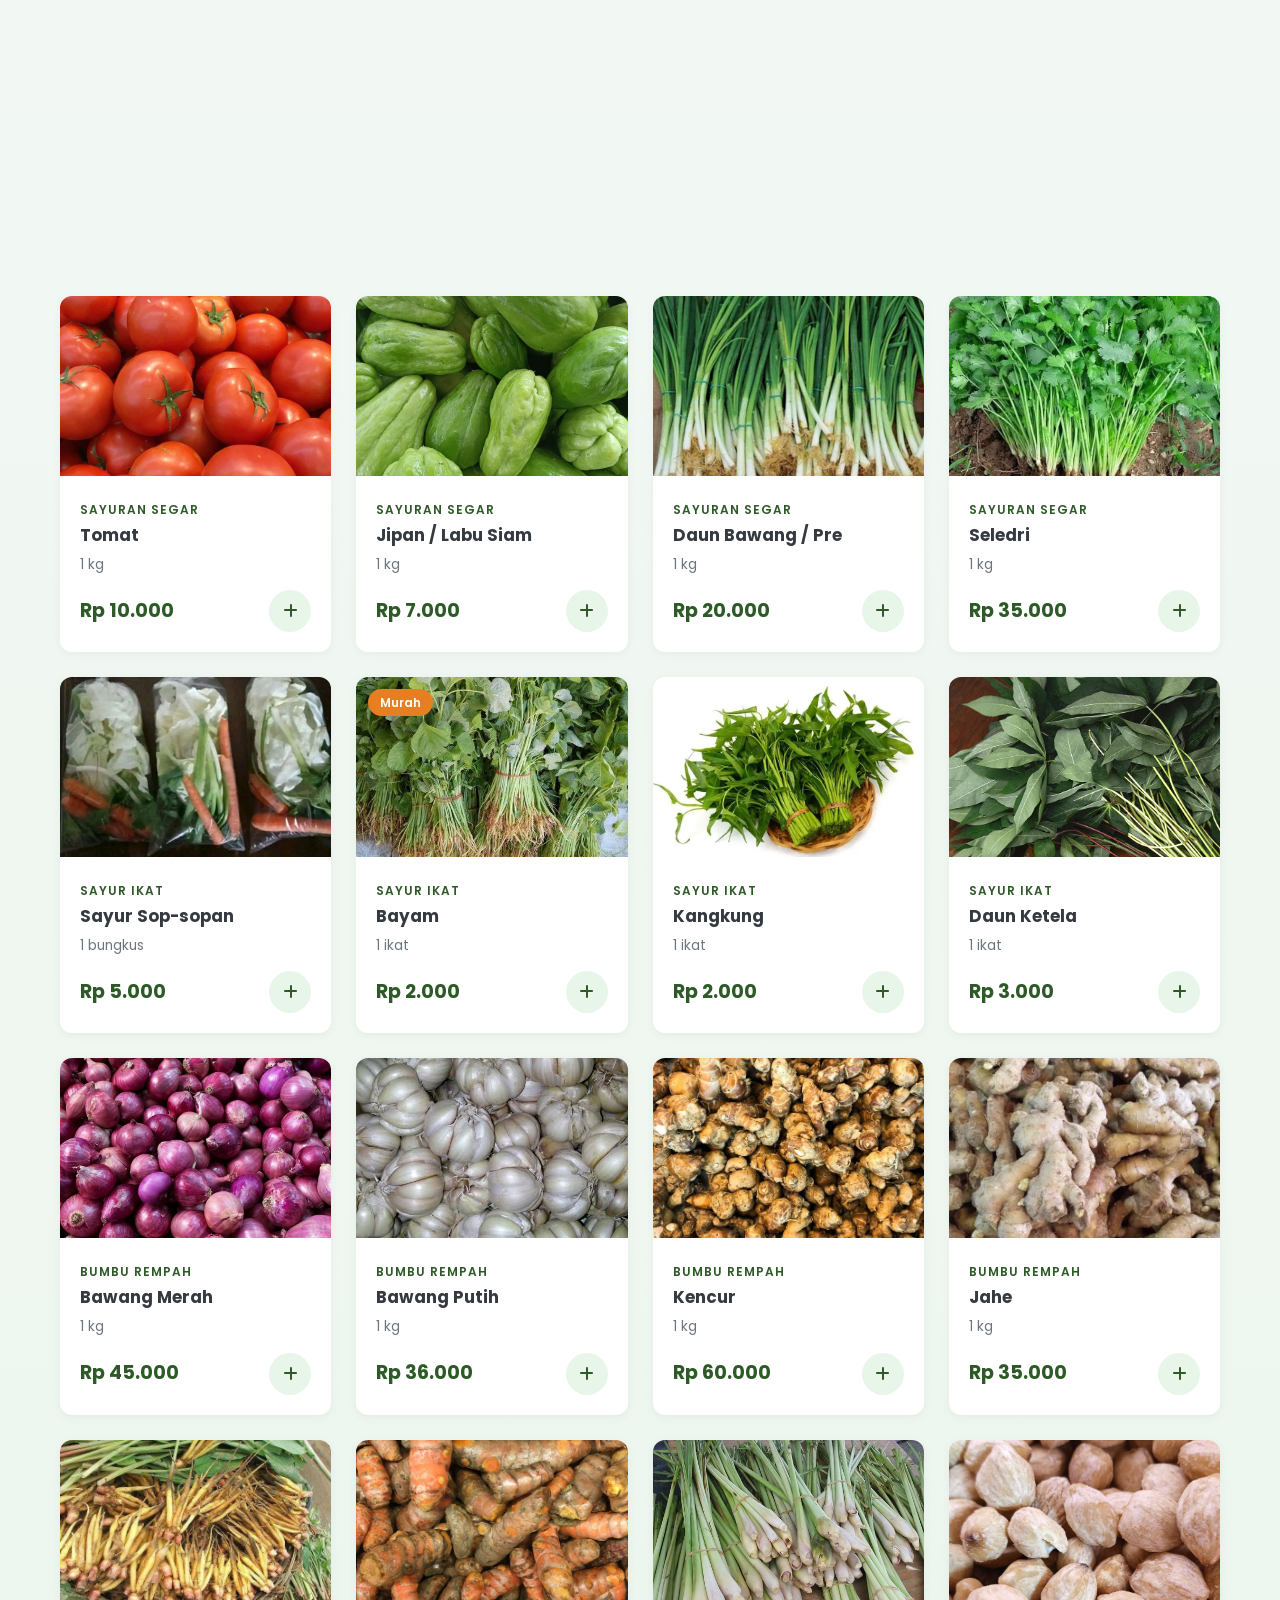
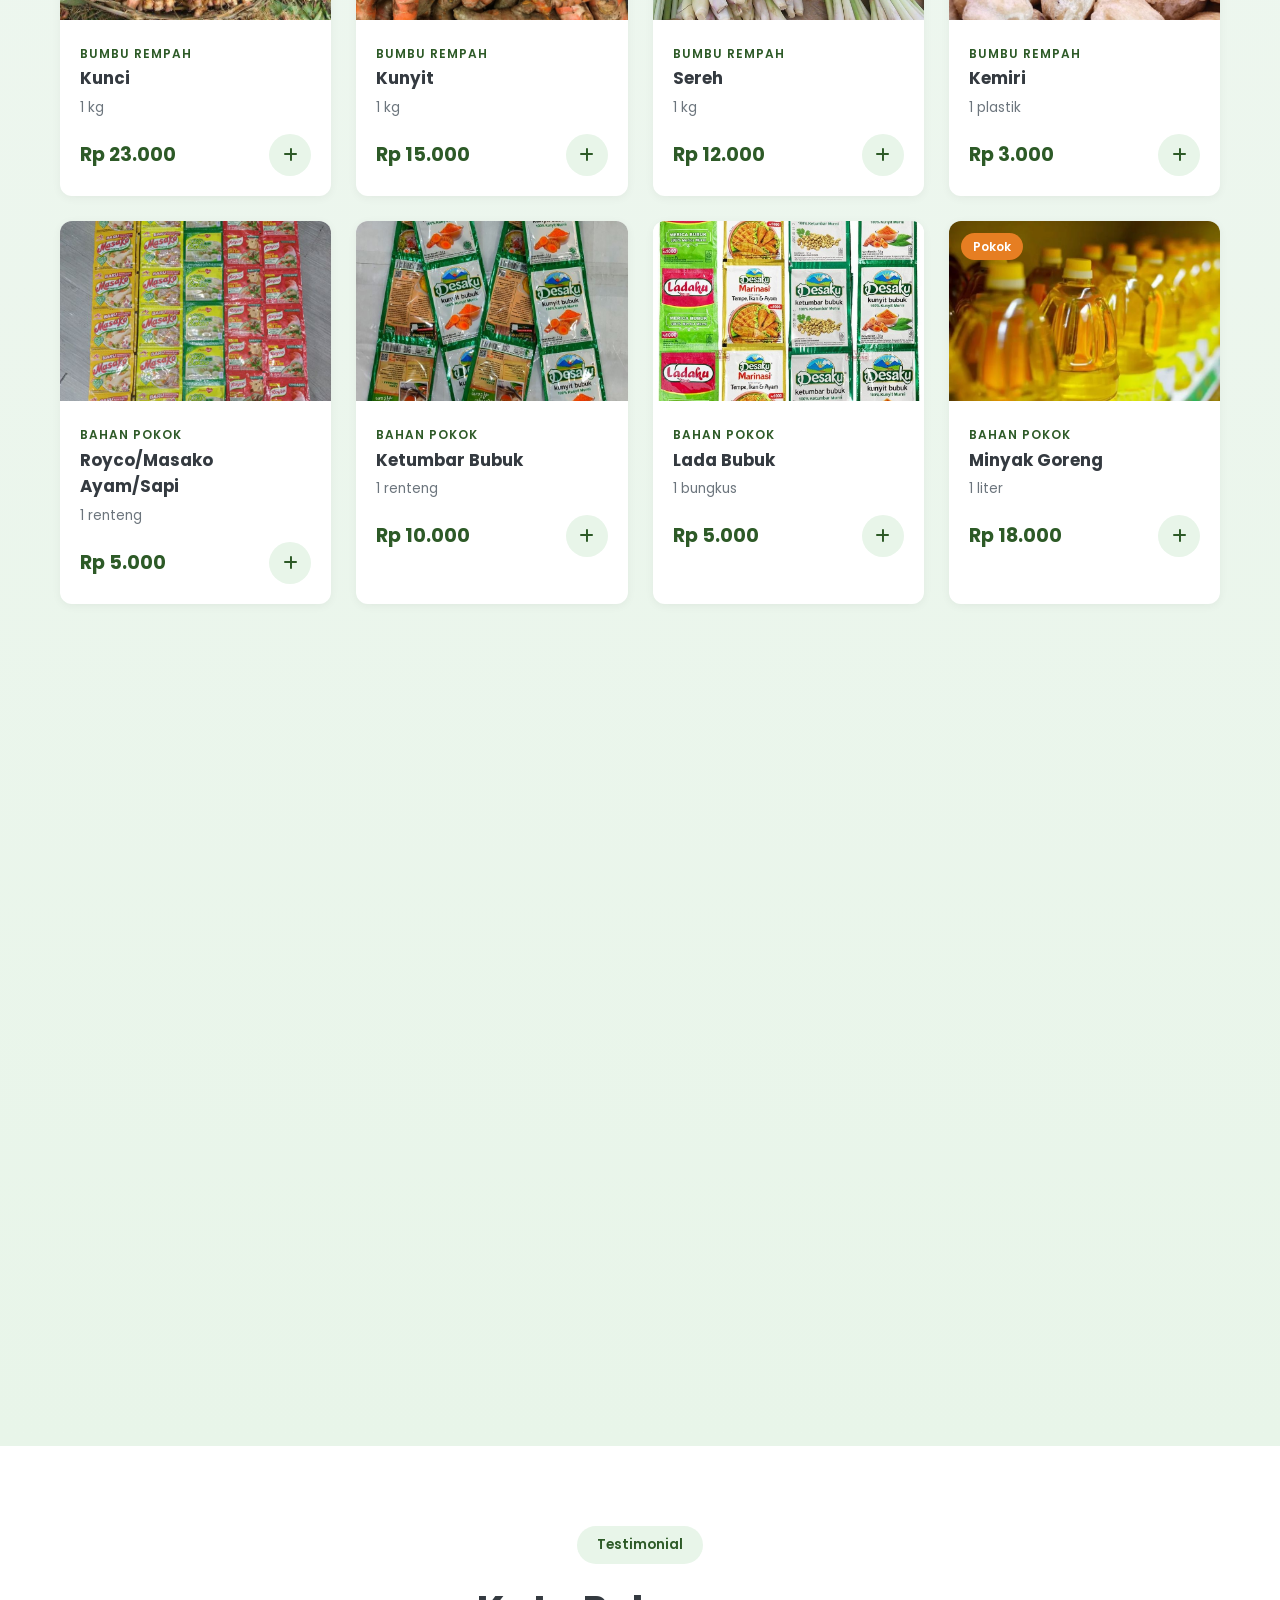
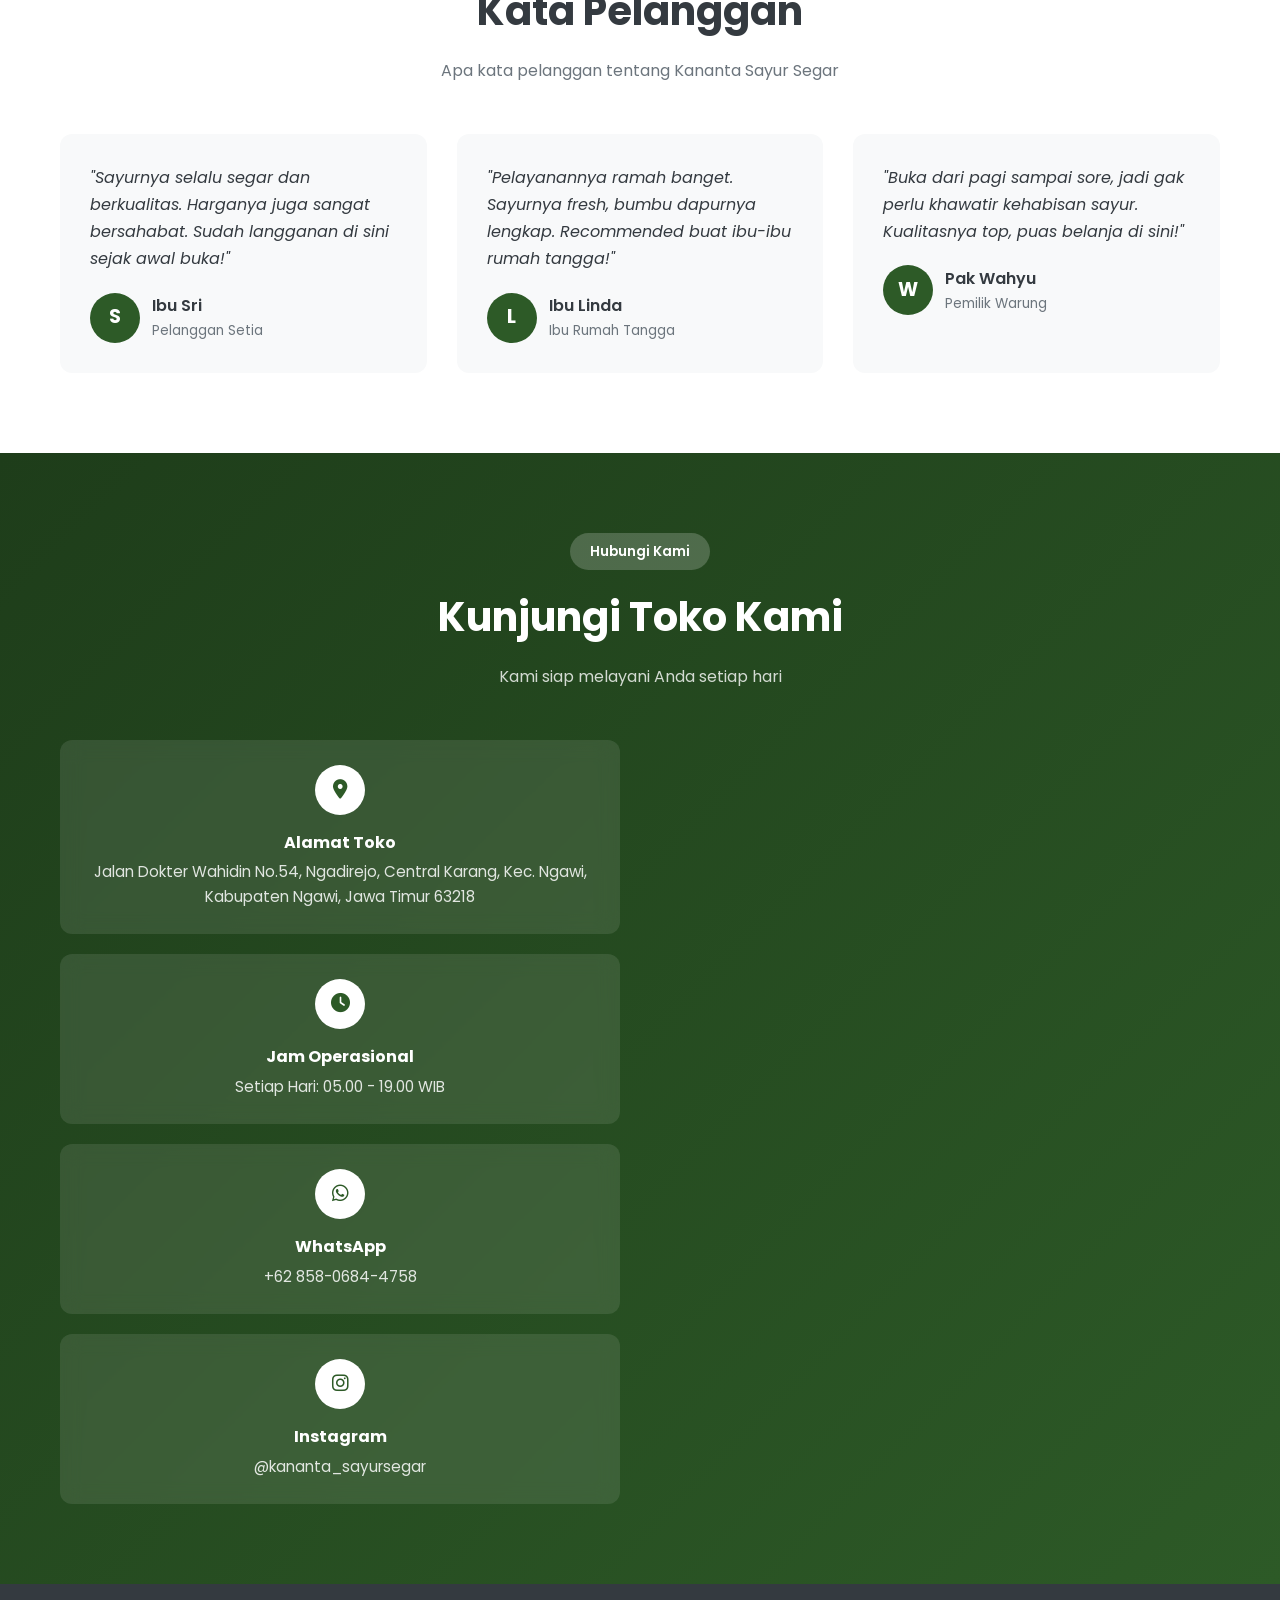
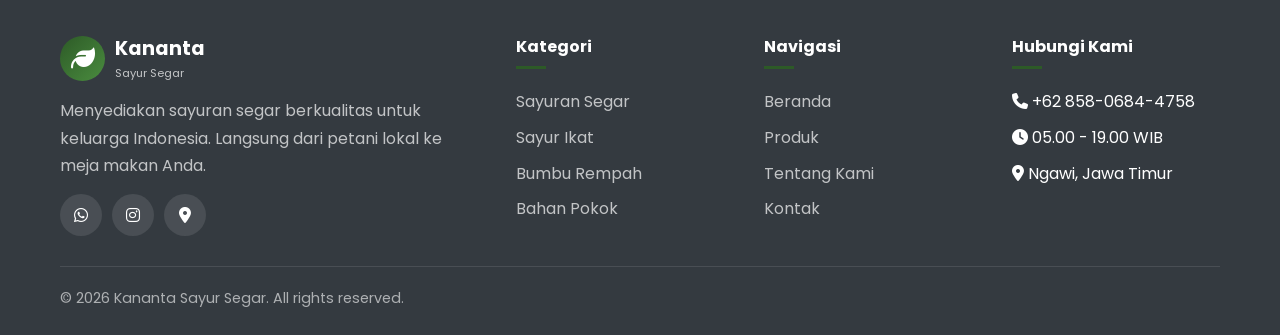
==== commit 94d9a1b2: "Add files via upload" ====
--- a/Kananta Sayur Segar/index.html
+++ b/Kananta Sayur Segar/index.html
@@ -20,6 +20,7 @@
     <!-- CSS -->
     <link rel="stylesheet" href="assets/css/style.css">
     <link rel="stylesheet" href="assets/css/cart.css">
+    <link rel="stylesheet" href="assets/css/animations.css">
 </head>
 
 <body>
@@ -64,7 +65,7 @@
         <div class="hero-bg"></div>
         <div class="container">
             <div class="hero-content">
-                <div class="hero-text">
+                <div class="hero-text animate-on-scroll fade-up">
                     <div class="hero-badge">
                         <i class="fas fa-star"></i>
                         Toko Sayur Terpercaya di Ngawi
@@ -102,7 +103,7 @@
                         </div>
                     </div>
                 </div>
-                <div class="hero-image">
+                <div class="hero-image animate-on-scroll fade-up" style="transition-delay: 0.2s">
                     <div class="hero-image-wrapper">
                         <img src="https://images.unsplash.com/photo-1542838132-92c53300491e?w=600&h=400&fit=crop"
                             alt="Sayuran Segar">
@@ -122,7 +123,7 @@
                     Anda</p>
             </div>
             <div class="features-grid">
-                <div class="feature-card">
+                <div class="feature-card animate-on-scroll fade-up" style="transition-delay: 0.1s">
                     <div class="feature-icon">
                         <i class="fas fa-seedling"></i>
                     </div>
@@ -130,7 +131,7 @@
                     <p class="feature-desc">Langsung dari petani lokal, dipanen fresh setiap hari untuk menjaga
                         kesegaran</p>
                 </div>
-                <div class="feature-card">
+                <div class="feature-card animate-on-scroll fade-up" style="transition-delay: 0.2s">
                     <div class="feature-icon">
                         <i class="fas fa-award"></i>
                     </div>
@@ -138,7 +139,7 @@
                     <p class="feature-desc">Kami seleksi ketat setiap produk untuk memastikan kualitas terbaik sampai di
                         tangan Anda</p>
                 </div>
-                <div class="feature-card">
+                <div class="feature-card animate-on-scroll fade-up" style="transition-delay: 0.3s">
                     <div class="feature-icon">
                         <i class="fas fa-tags"></i>
                     </div>
@@ -153,7 +154,7 @@
     <!-- Products Section -->
     <section class="section products" id="products">
         <div class="container">
-            <div class="section-header">
+            <div class="section-header animate-on-scroll fade-up">
                 <span class="section-badge">Pilihan Kami</span>
                 <h2 class="section-title">Produk Berkualitas</h2>
                 <p class="section-subtitle">Temukan berbagai sayuran segar dan bumbu dapur terbaik untuk masakan Anda
@@ -185,7 +186,7 @@
                 <p class="section-subtitle">Apa kata pelanggan tentang Kananta Sayur Segar</p>
             </div>
             <div class="testimonials-grid">
-                <div class="testimonial-card">
+                <div class="testimonial-card animate-on-scroll fade-up" style="transition-delay: 0.1s">
                     <p class="testimonial-text">"Sayurnya selalu segar dan berkualitas. Harganya juga sangat bersahabat.
                         Sudah langganan di sini sejak awal buka!"</p>
                     <div class="testimonial-author">
@@ -196,7 +197,7 @@
                         </div>
                     </div>
                 </div>
-                <div class="testimonial-card">
+                <div class="testimonial-card animate-on-scroll fade-up" style="transition-delay: 0.2s">
                     <p class="testimonial-text">"Pelayanannya ramah banget. Sayurnya fresh, bumbu dapurnya lengkap.
                         Recommended buat ibu-ibu rumah tangga!"</p>
                     <div class="testimonial-author">
@@ -207,7 +208,7 @@
                         </div>
                     </div>
                 </div>
-                <div class="testimonial-card">
+                <div class="testimonial-card animate-on-scroll fade-up" style="transition-delay: 0.3s">
                     <p class="testimonial-text">"Buka dari pagi sampai sore, jadi gak perlu khawatir kehabisan sayur.
                         Kualitasnya top, puas belanja di sini!"</p>
                     <div class="testimonial-author">
@@ -232,7 +233,7 @@
             </div>
             <div class="contact-content">
                 <div class="contact-info">
-                    <div class="contact-item">
+                    <div class="contact-item animate-on-scroll fade-up" style="transition-delay: 0.1s">
                         <div class="contact-icon">
                             <i class="fas fa-map-marker-alt"></i>
                         </div>
@@ -242,7 +243,7 @@
                                 Timur 63218</p>
                         </div>
                     </div>
-                    <div class="contact-item">
+                    <div class="contact-item animate-on-scroll fade-up" style="transition-delay: 0.2s">
                         <div class="contact-icon">
                             <i class="fas fa-clock"></i>
                         </div>
@@ -251,7 +252,7 @@
                             <p>Setiap Hari: 05.00 - 19.00 WIB</p>
                         </div>
                     </div>
-                    <div class="contact-item">
+                    <div class="contact-item animate-on-scroll fade-up" style="transition-delay: 0.3s">
                         <div class="contact-icon">
                             <i class="fab fa-whatsapp"></i>
                         </div>
@@ -260,7 +261,7 @@
                             <p><a href="https://wa.me/6285806844758">+62 858-0684-4758</a></p>
                         </div>
                     </div>
-                    <div class="contact-item">
+                    <div class="contact-item animate-on-scroll fade-up" style="transition-delay: 0.4s">
                         <div class="contact-icon">
                             <i class="fab fa-instagram"></i>
                         </div>
--- a/Kananta Sayur Segar/assets/css/cart.css
+++ b/Kananta Sayur Segar/assets/css/cart.css
@@ -743,8 +743,9 @@
 
     /* Float Buttons */
     .whatsapp-float {
-        bottom: 75px;
-        right: 15px;
+        bottom: 20px;
+        right: auto;
+        left: 20px;
         width: 50px;
         height: 50px;
         font-size: 1.4rem;
--- a/Kananta Sayur Segar/assets/css/animations.css
+++ b/Kananta Sayur Segar/assets/css/animations.css
@@ -0,0 +1,144 @@
+/* ===== ANIMATIONS ===== */
+@keyframes fadeInUp {
+    from {
+        opacity: 0;
+        transform: translateY(30px);
+    }
+
+    to {
+        opacity: 1;
+        transform: translateY(0);
+    }
+}
+
+@keyframes fadeInRight {
+    from {
+        opacity: 0;
+        transform: translateX(-30px);
+    }
+
+    to {
+        opacity: 1;
+        transform: translateX(0);
+    }
+}
+
+@keyframes pulse {
+    0% {
+        transform: scale(1);
+    }
+
+    50% {
+        transform: scale(1.05);
+    }
+
+    100% {
+        transform: scale(1);
+    }
+}
+
+@keyframes bounce {
+
+    0%,
+    20%,
+    50%,
+    80%,
+    100% {
+        transform: translateY(0);
+    }
+
+    40% {
+        transform: translateY(-10px);
+    }
+
+    60% {
+        transform: translateY(-5px);
+    }
+}
+
+@keyframes float {
+    0% {
+        transform: translateY(0px);
+    }
+
+    50% {
+        transform: translateY(-10px);
+    }
+
+    100% {
+        transform: translateY(0px);
+    }
+}
+
+/* Animation Classes */
+.animate-on-scroll {
+    opacity: 0;
+    transition: opacity 0.6s ease-out, transform 0.6s ease-out;
+}
+
+.fade-up {
+    transform: translateY(30px);
+}
+
+.fade-right {
+    transform: translateX(-30px);
+}
+
+.animate-on-scroll.animated {
+    opacity: 1;
+    transform: translate(0, 0);
+}
+
+/* Icon Animations */
+.nav-logo-icon:hover,
+.feature-icon:hover,
+.cart-item-image:hover span {
+    animation: bounce 1s;
+}
+
+.category-tab:hover {
+    animation: pulse 0.5s;
+}
+
+.whatsapp-float:hover,
+.scroll-top:hover {
+    animation: float 2s infinite ease-in-out;
+}
+
+/* Staggered Delay for Grid Items */
+.products-grid .product-card:nth-child(1) {
+    transition-delay: 0.1s;
+}
+
+.products-grid .product-card:nth-child(2) {
+    transition-delay: 0.2s;
+}
+
+.products-grid .product-card:nth-child(3) {
+    transition-delay: 0.3s;
+}
+
+.products-grid .product-card:nth-child(4) {
+    transition-delay: 0.4s;
+}
+
+.products-grid .product-card:nth-child(5) {
+    transition-delay: 0.1s;
+}
+
+.products-grid .product-card:nth-child(6) {
+    transition-delay: 0.2s;
+}
+
+.products-grid .product-card:nth-child(7) {
+    transition-delay: 0.3s;
+}
+
+.products-grid .product-card:nth-child(8) {
+    transition-delay: 0.4s;
+}
+
+/* Apply float animation to hero image if present */
+.hero-image img {
+    animation: float 4s ease-in-out infinite;
+}
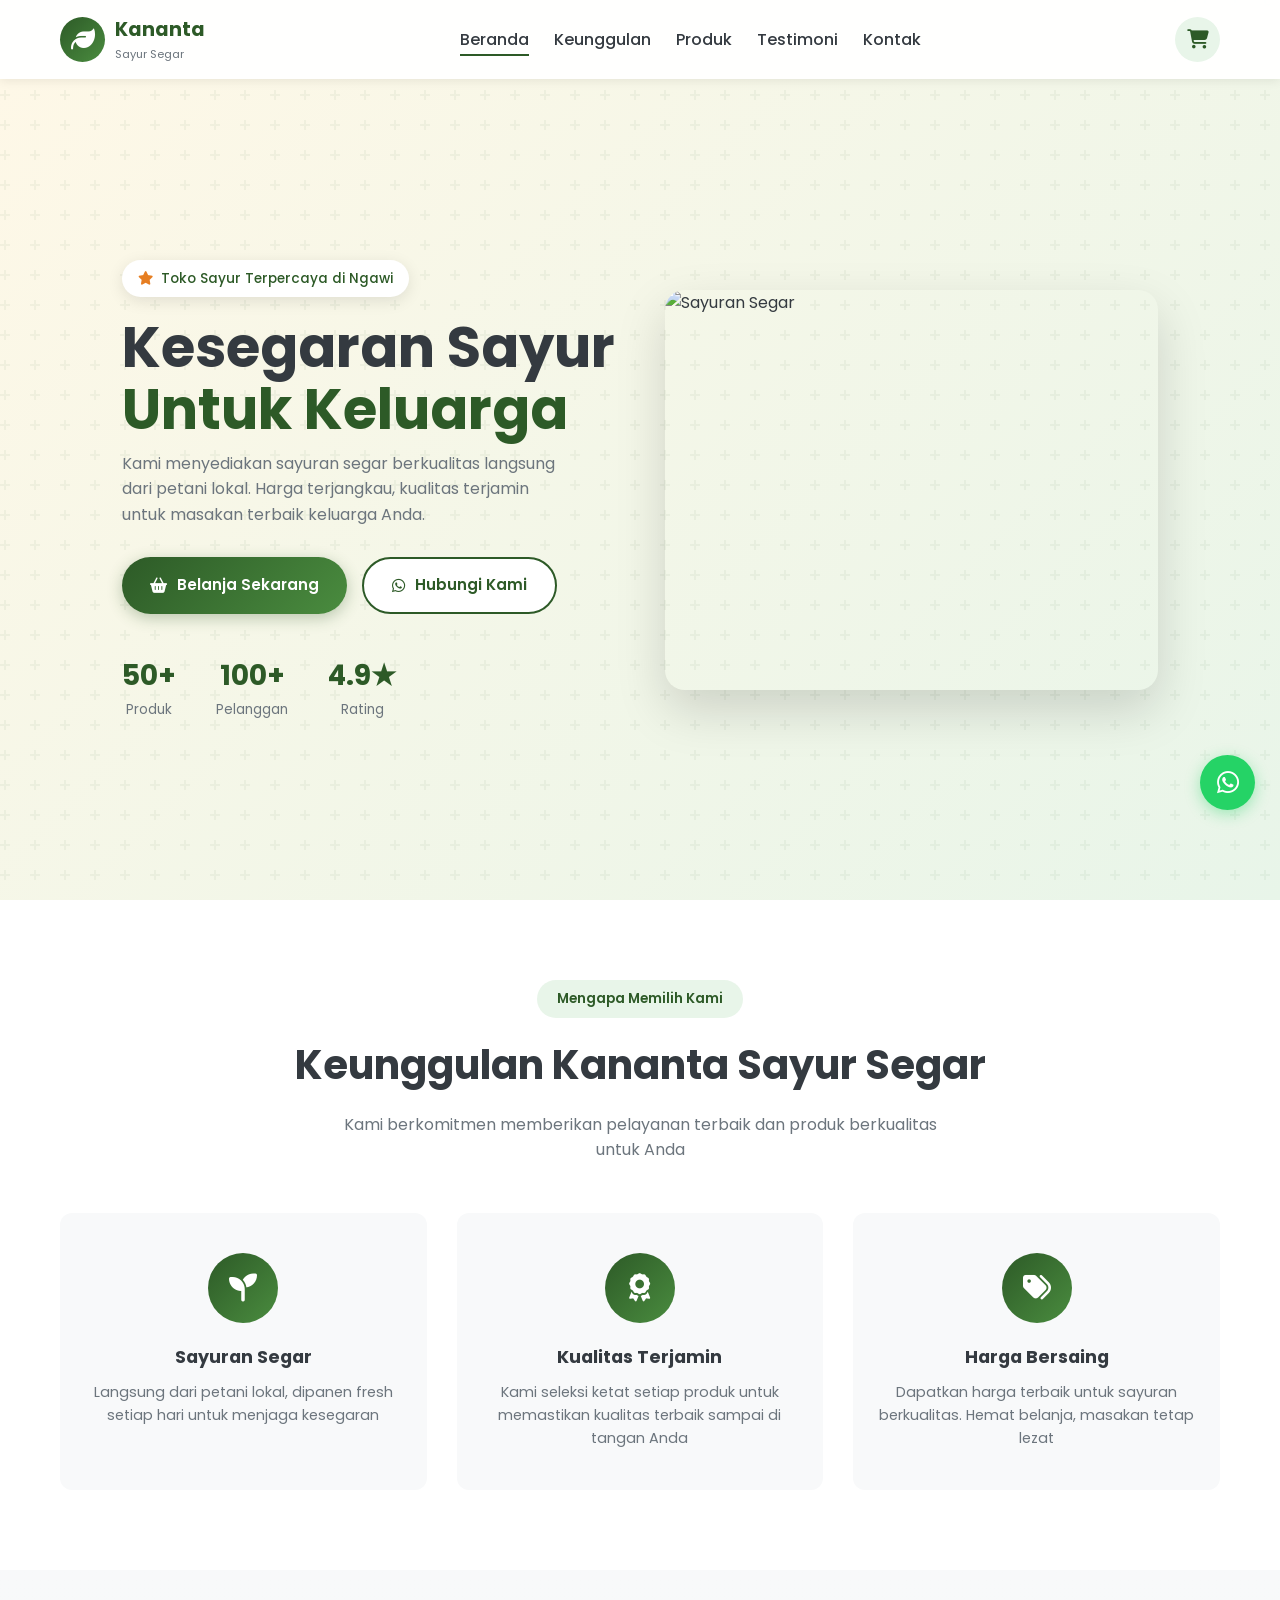
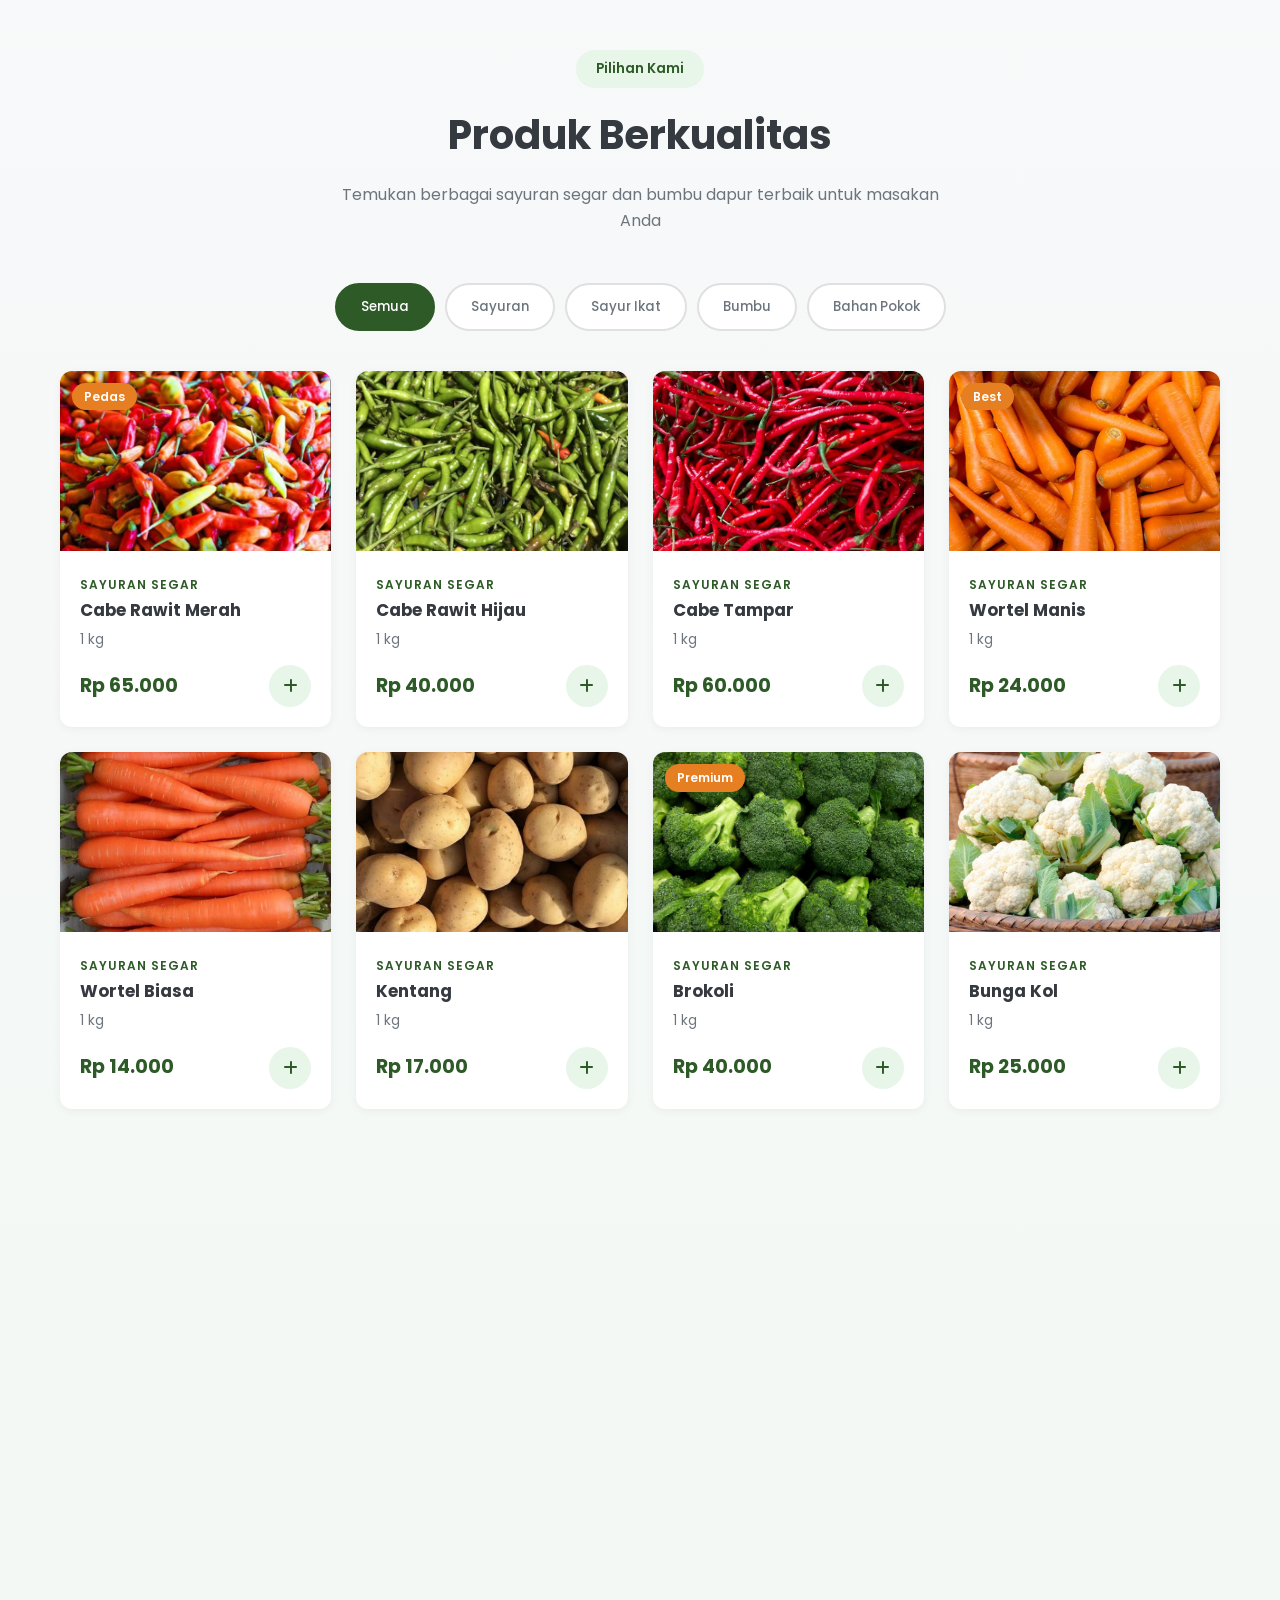
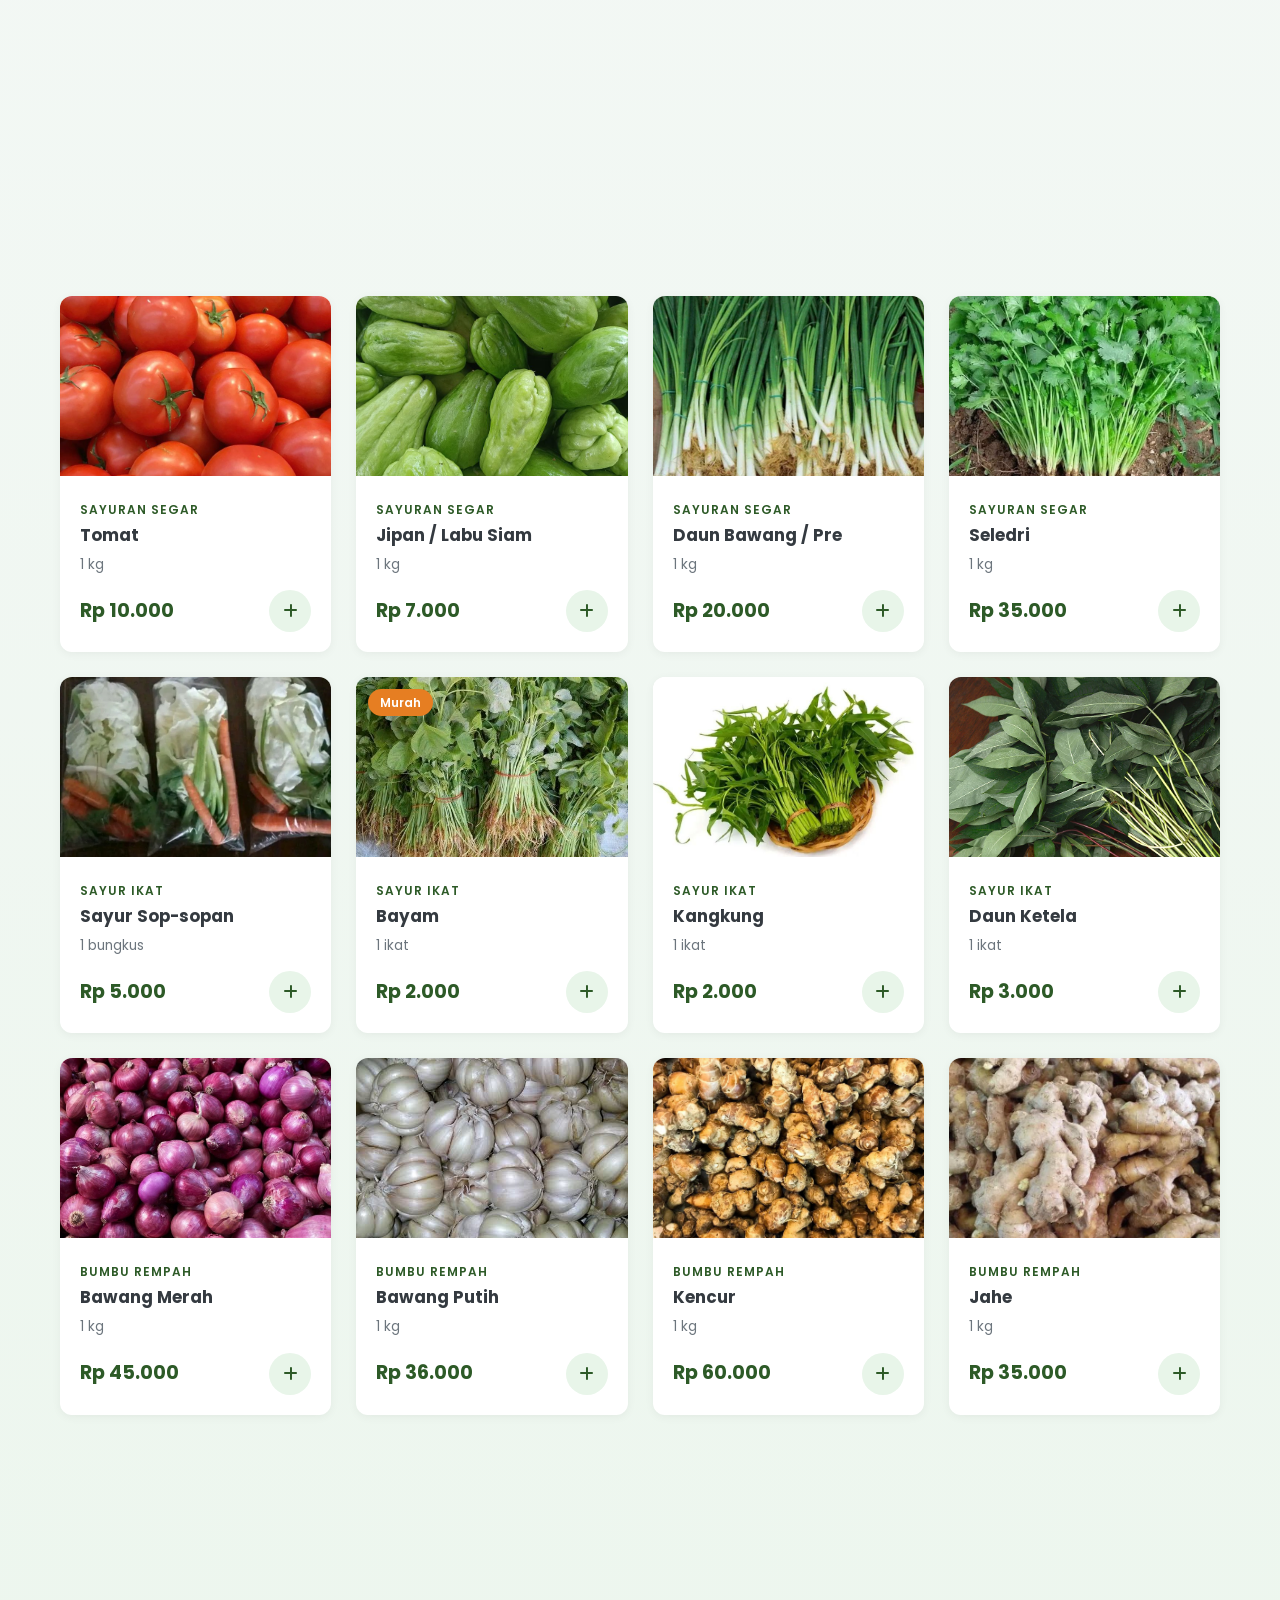
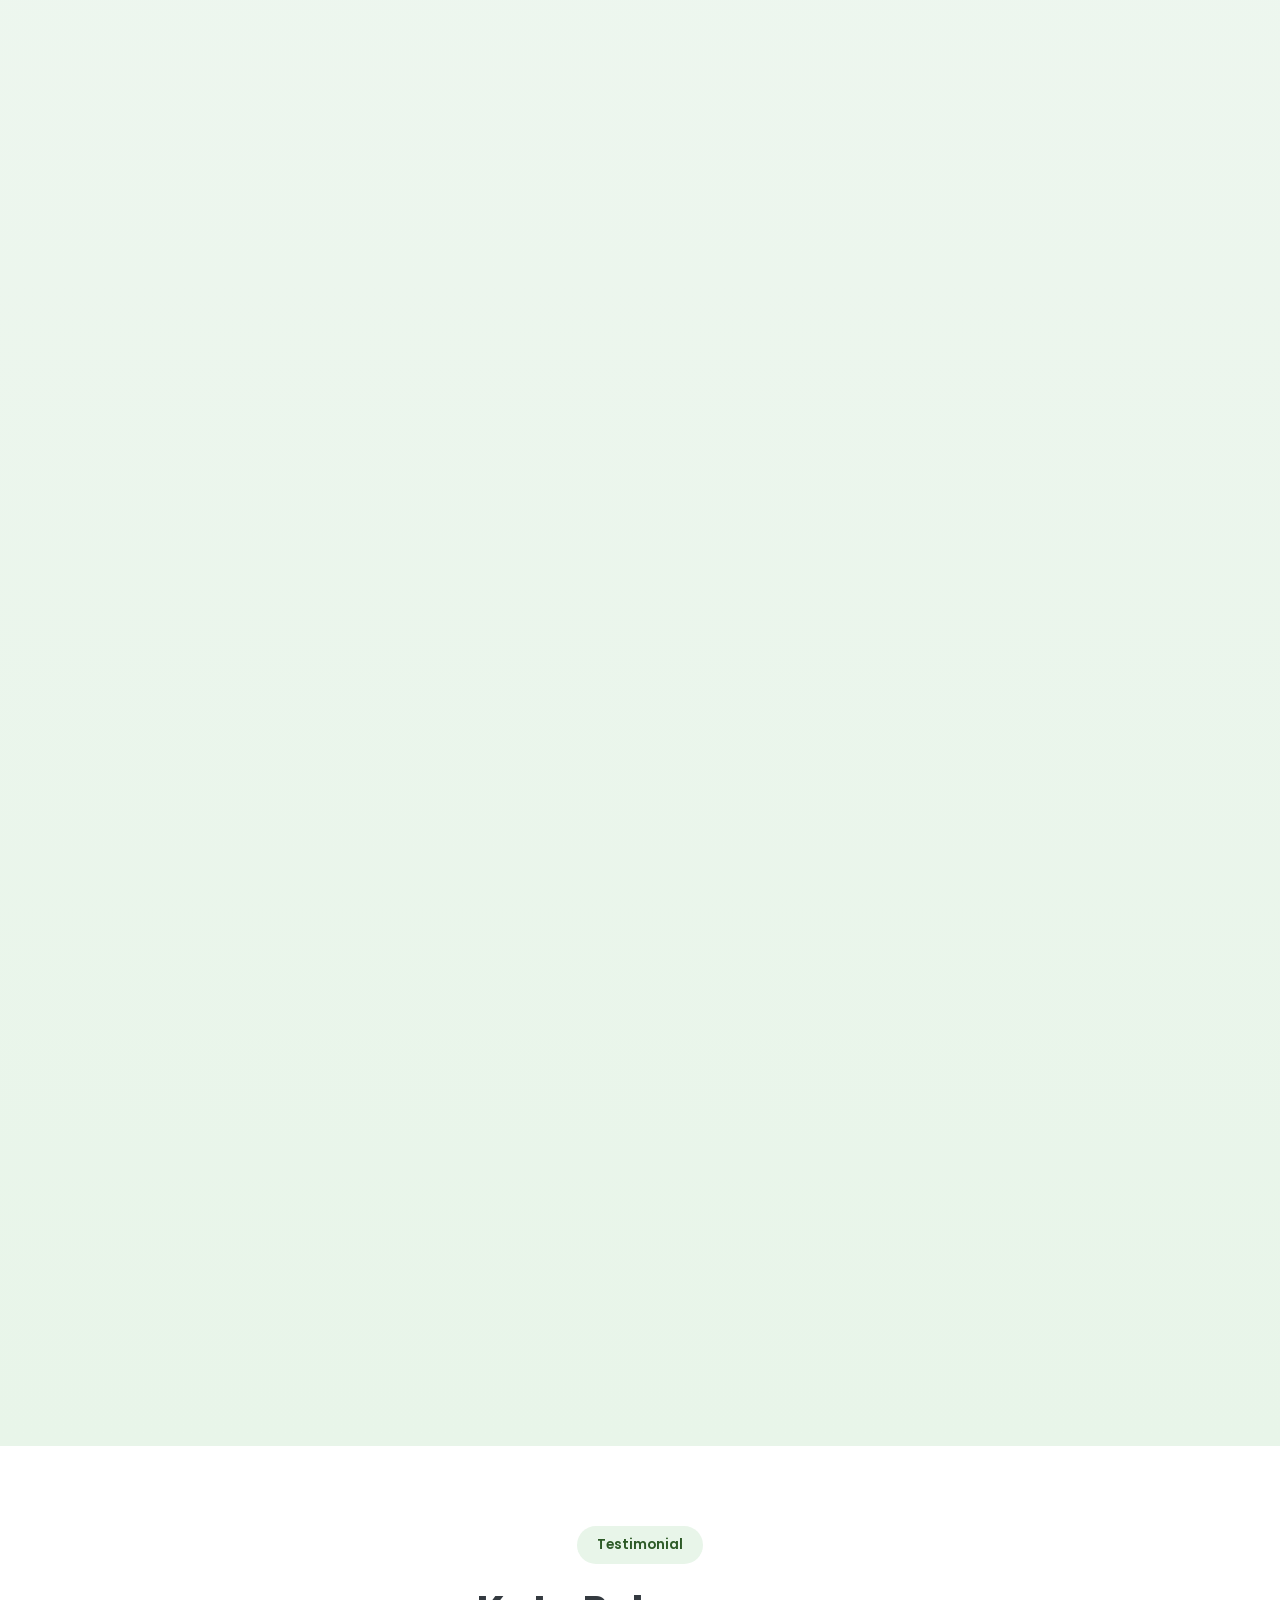
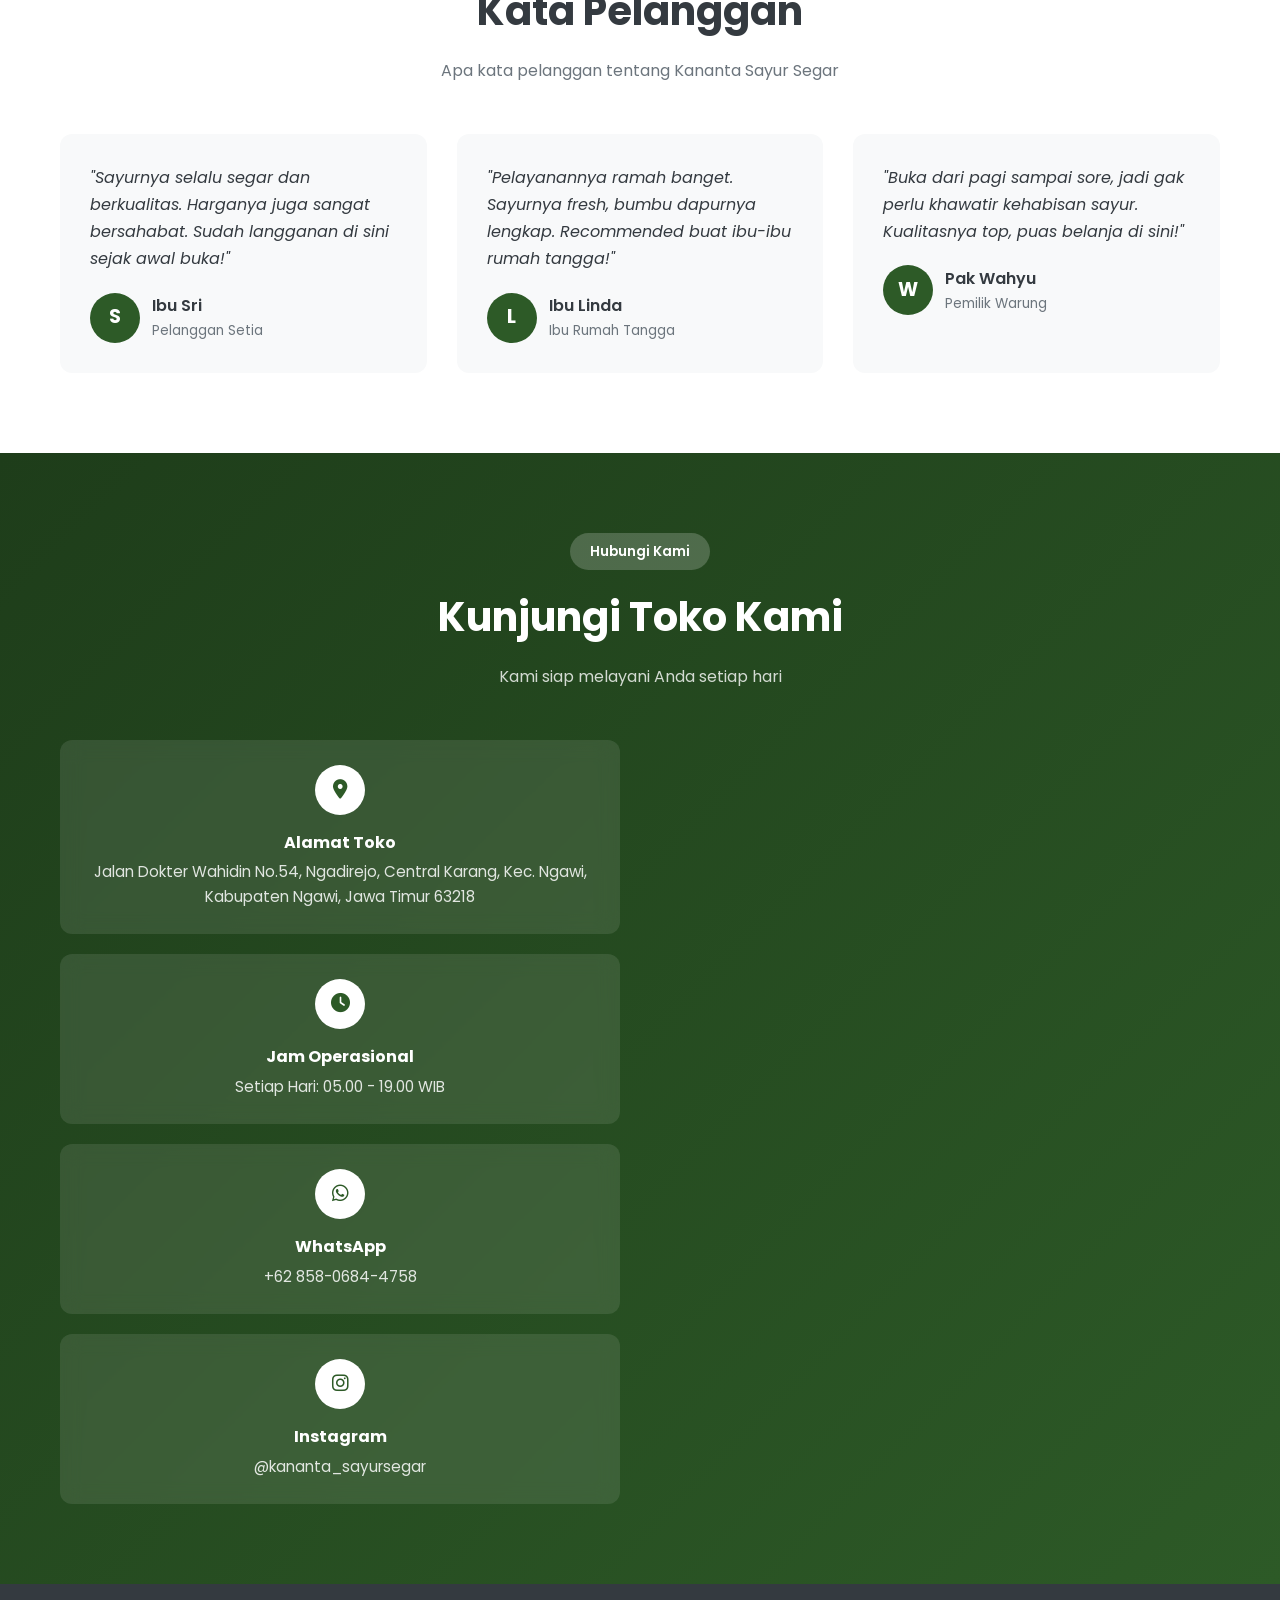
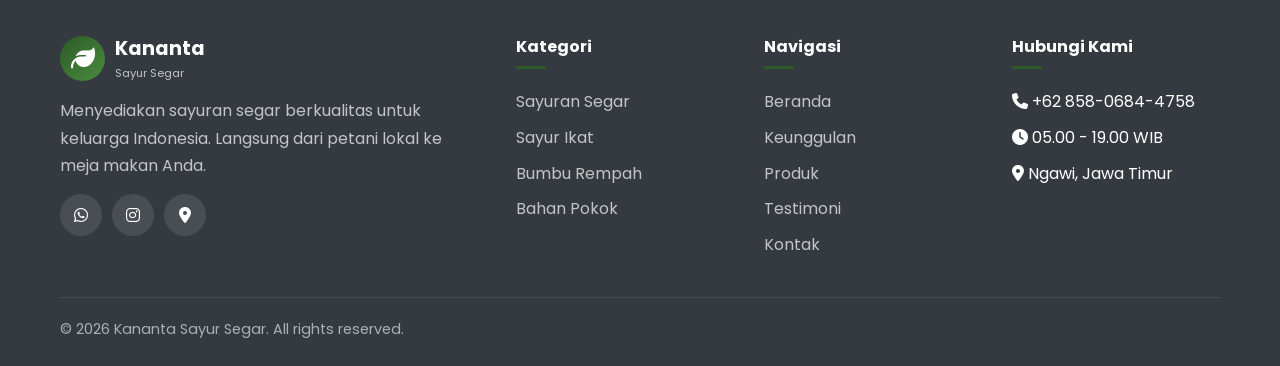
==== commit c4a76b84: "Add files via upload" ====
--- a/Kananta Sayur Segar/index.html
+++ b/Kananta Sayur Segar/index.html
@@ -40,8 +40,9 @@
 
                 <ul class="nav-menu">
                     <li><a href="#home" class="nav-link active">Beranda</a></li>
+                    <li><a href="#about" class="nav-link">Keunggulan</a></li>
                     <li><a href="#products" class="nav-link">Produk</a></li>
-                    <li><a href="#about" class="nav-link">Tentang</a></li>
+                    <li><a href="#testimonials" class="nav-link">Testimoni</a></li>
                     <li><a href="#contact" class="nav-link">Kontak</a></li>
                 </ul>
 
@@ -178,7 +179,7 @@
     </section>
 
     <!-- Testimonials Section -->
-    <section class="section testimonials">
+    <section class="section testimonials" id="testimonials">
         <div class="container">
             <div class="section-header">
                 <span class="section-badge">Testimonial</span>
@@ -274,7 +275,7 @@
                 </div>
                 <div class="contact-map">
                     <iframe
-                        src="https://www.google.com/maps/embed?pb=!1m18!1m12!1m3!1d3955.2!2d111.4!3d-7.4!2m3!1f0!2f0!3f0!3m2!1i1024!2i768!4f13.1!3m3!1m2!1s0x0%3A0x0!2zN8KwMjQnMDAuMCJTIDExMcKwMjQnMDAuMCJF!5e0!3m2!1sen!2sid!4v1234567890"
+                        src="https://www.google.com/maps/embed?pb=!1m18!1m12!1m3!1d3941.1803388934363!2d111.44223797413372!3d-7.394626443985073!2m3!1f0!2f0!3f0!3m2!1i1024!2i768!4f13.1!3m3!1m2!1s0x2e79e70d43454dc9%3A0x75cb81b696341036!2sKANANTA%20SAYUR%20SEGAR%20NGAWI!5e1!3m2!1sid!2sid!4v1768365719755!5m2!1sid!2sid"
                         allowfullscreen="" loading="lazy" referrerpolicy="no-referrer-when-downgrade"></iframe>
                 </div>
             </div>
@@ -319,8 +320,9 @@
                     <h4 class="footer-title">Navigasi</h4>
                     <ul class="footer-links">
                         <li><a href="#home">Beranda</a></li>
+                        <li><a href="#about">Keunggulan</a></li>
                         <li><a href="#products">Produk</a></li>
-                        <li><a href="#about">Tentang Kami</a></li>
+                        <li><a href="#testimonials">Testimoni</a></li>
                         <li><a href="#contact">Kontak</a></li>
                     </ul>
                 </div>
--- a/Kananta Sayur Segar/assets/css/animations.css
+++ b/Kananta Sayur Segar/assets/css/animations.css
@@ -139,6 +139,6 @@
 }
 
 /* Apply float animation to hero image if present */
-.hero-image img {
+/* .hero-image img {
     animation: float 4s ease-in-out infinite;
-}+} */
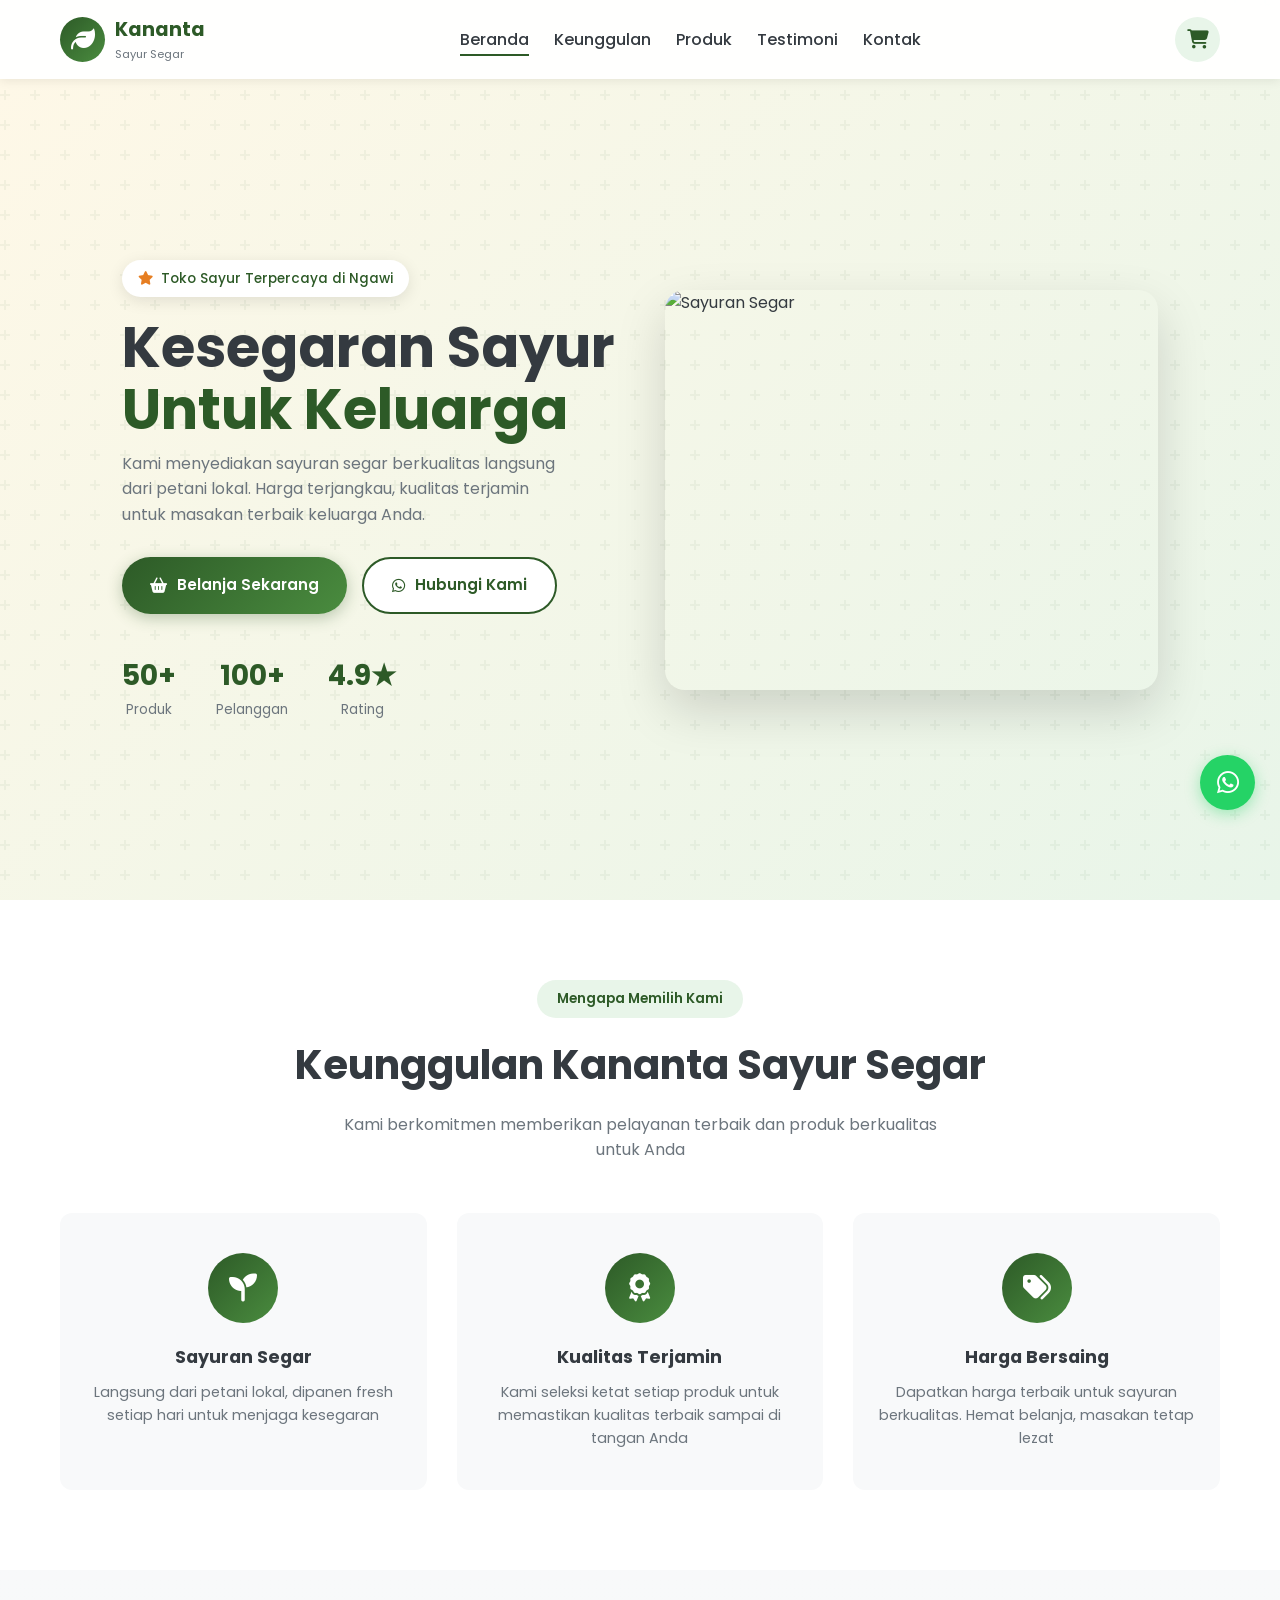
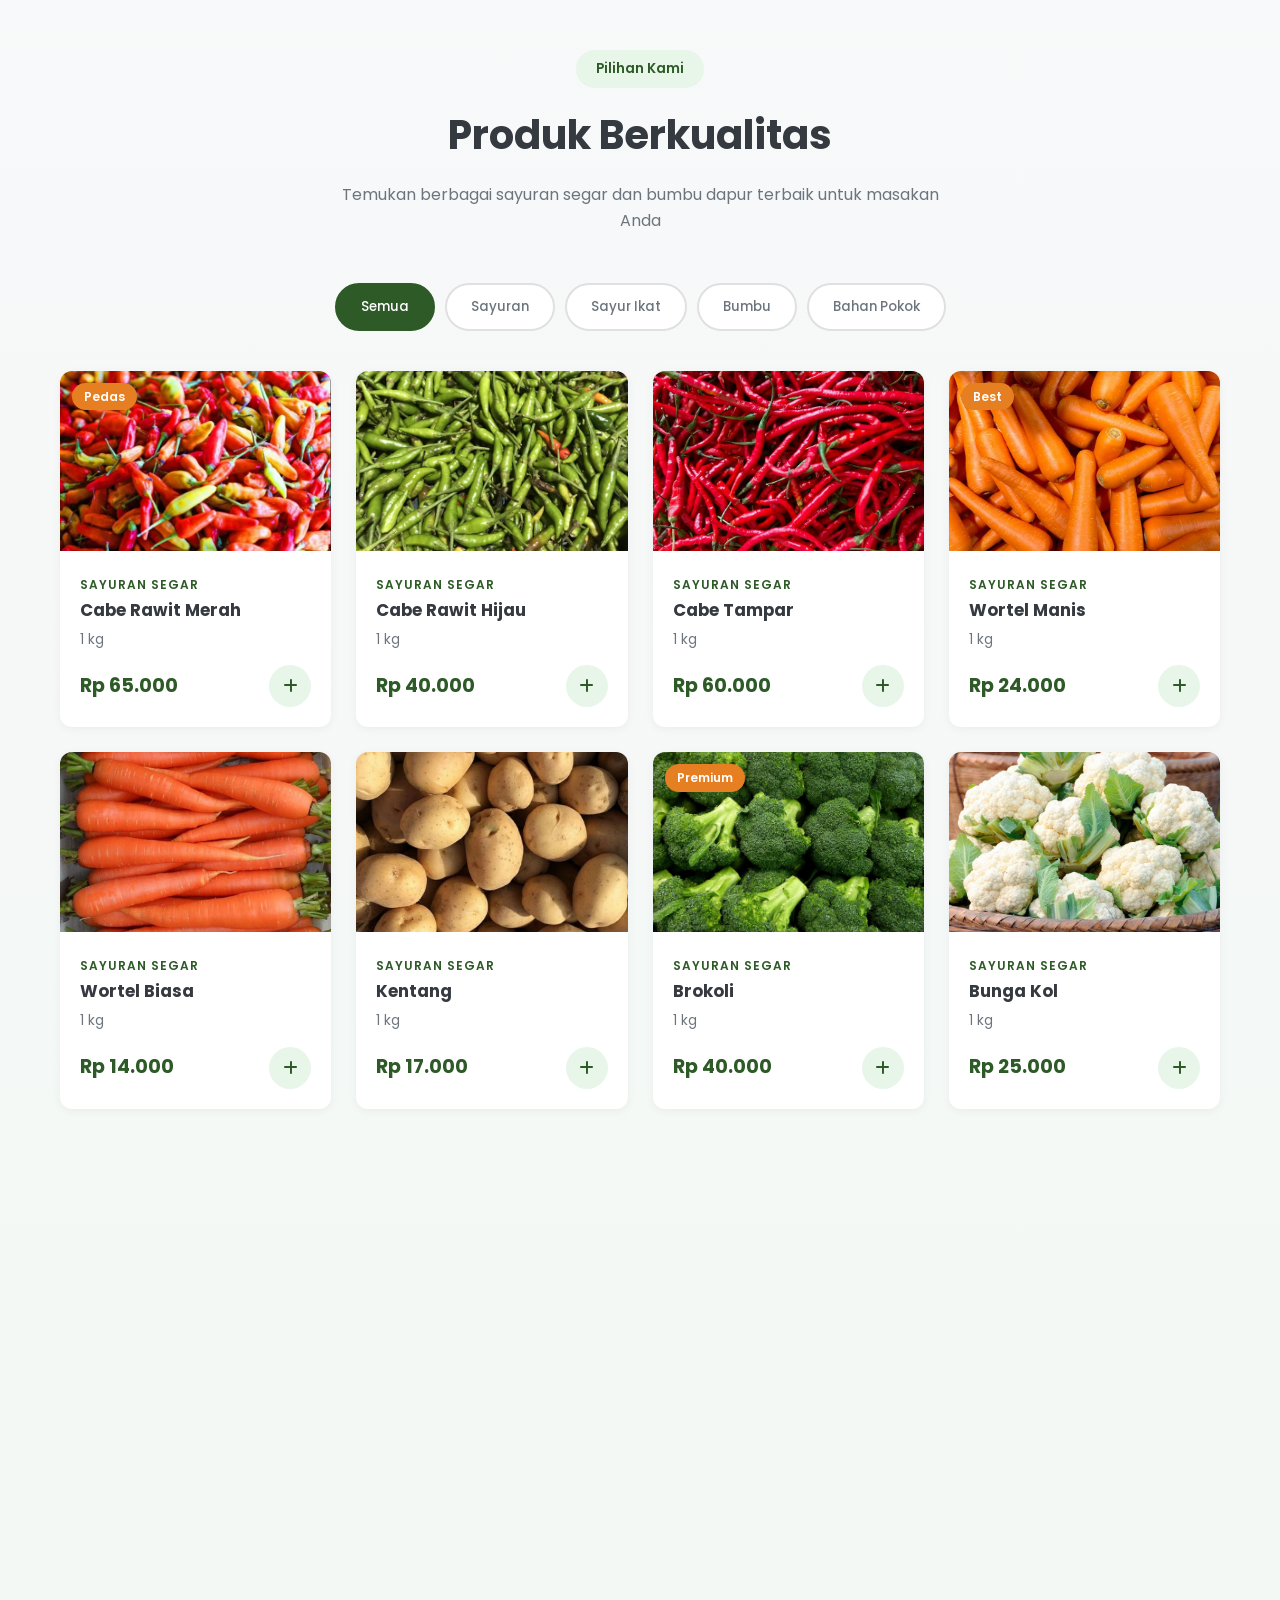
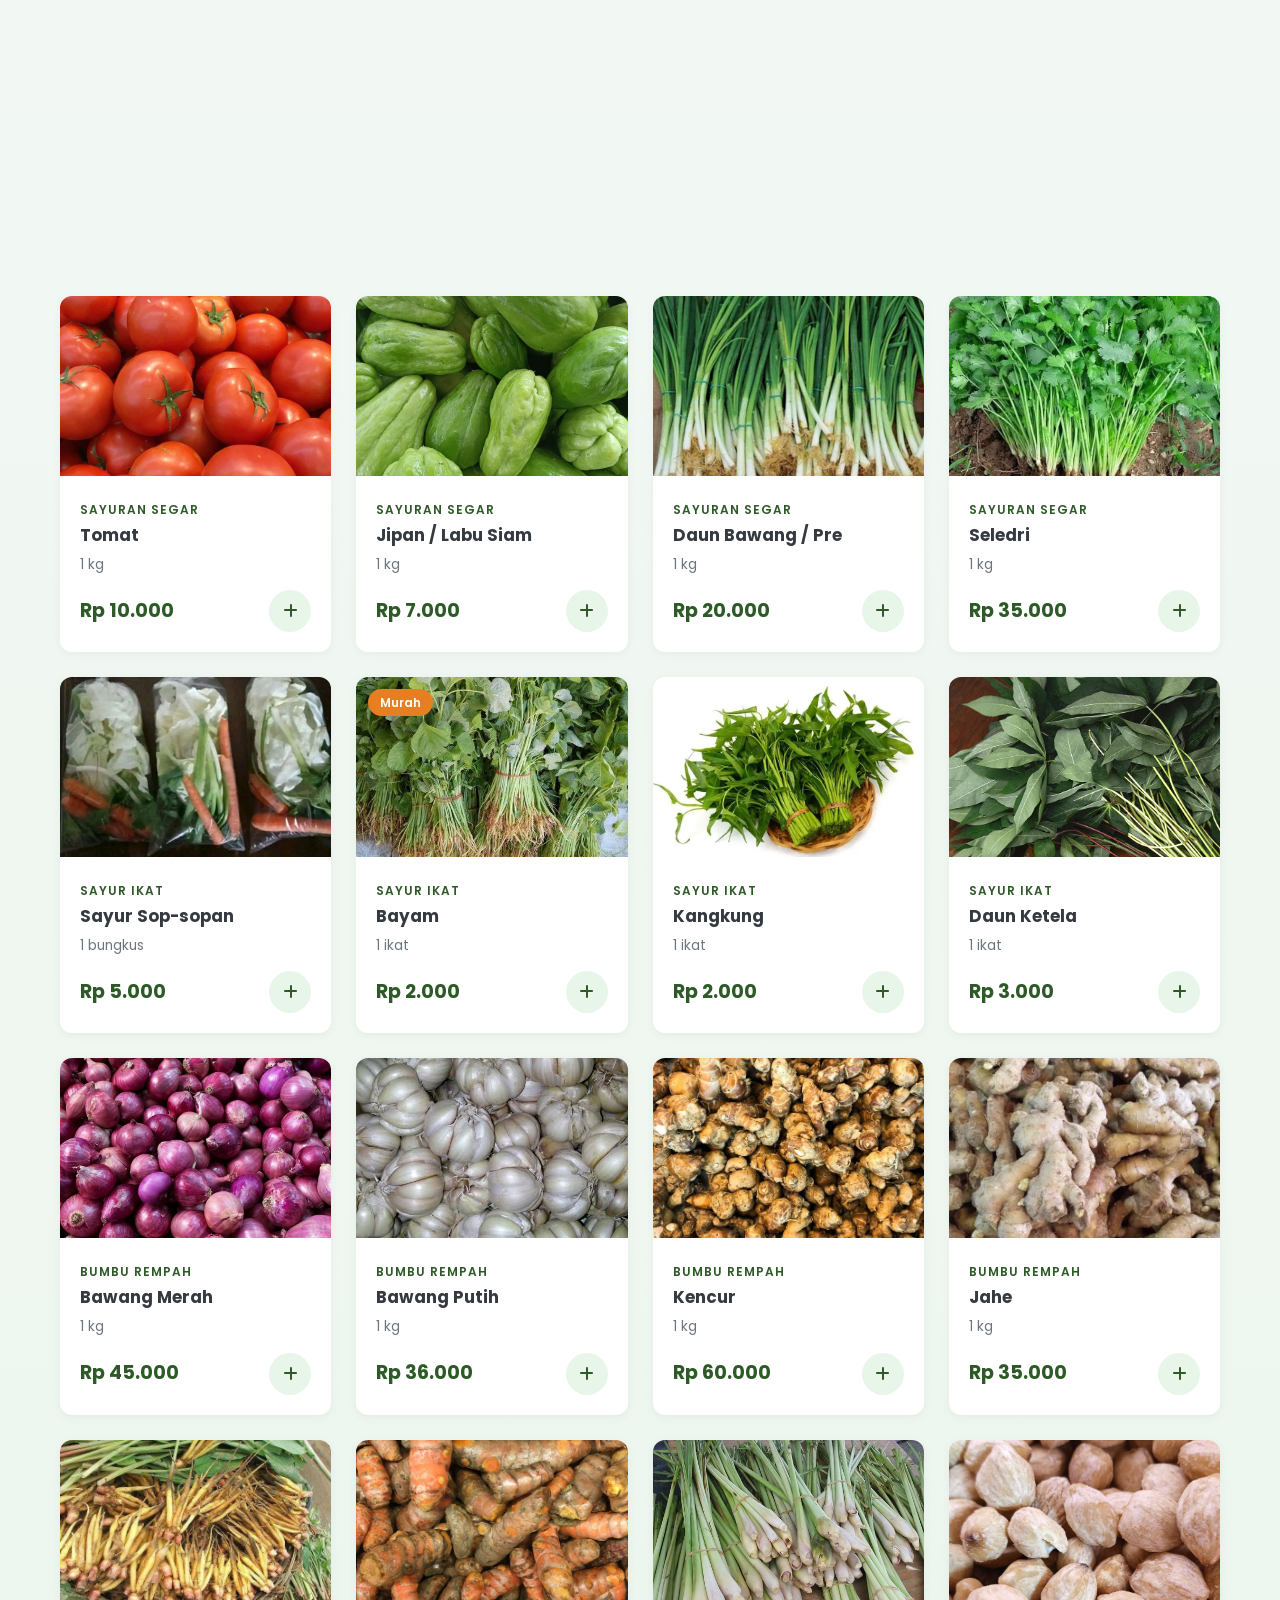
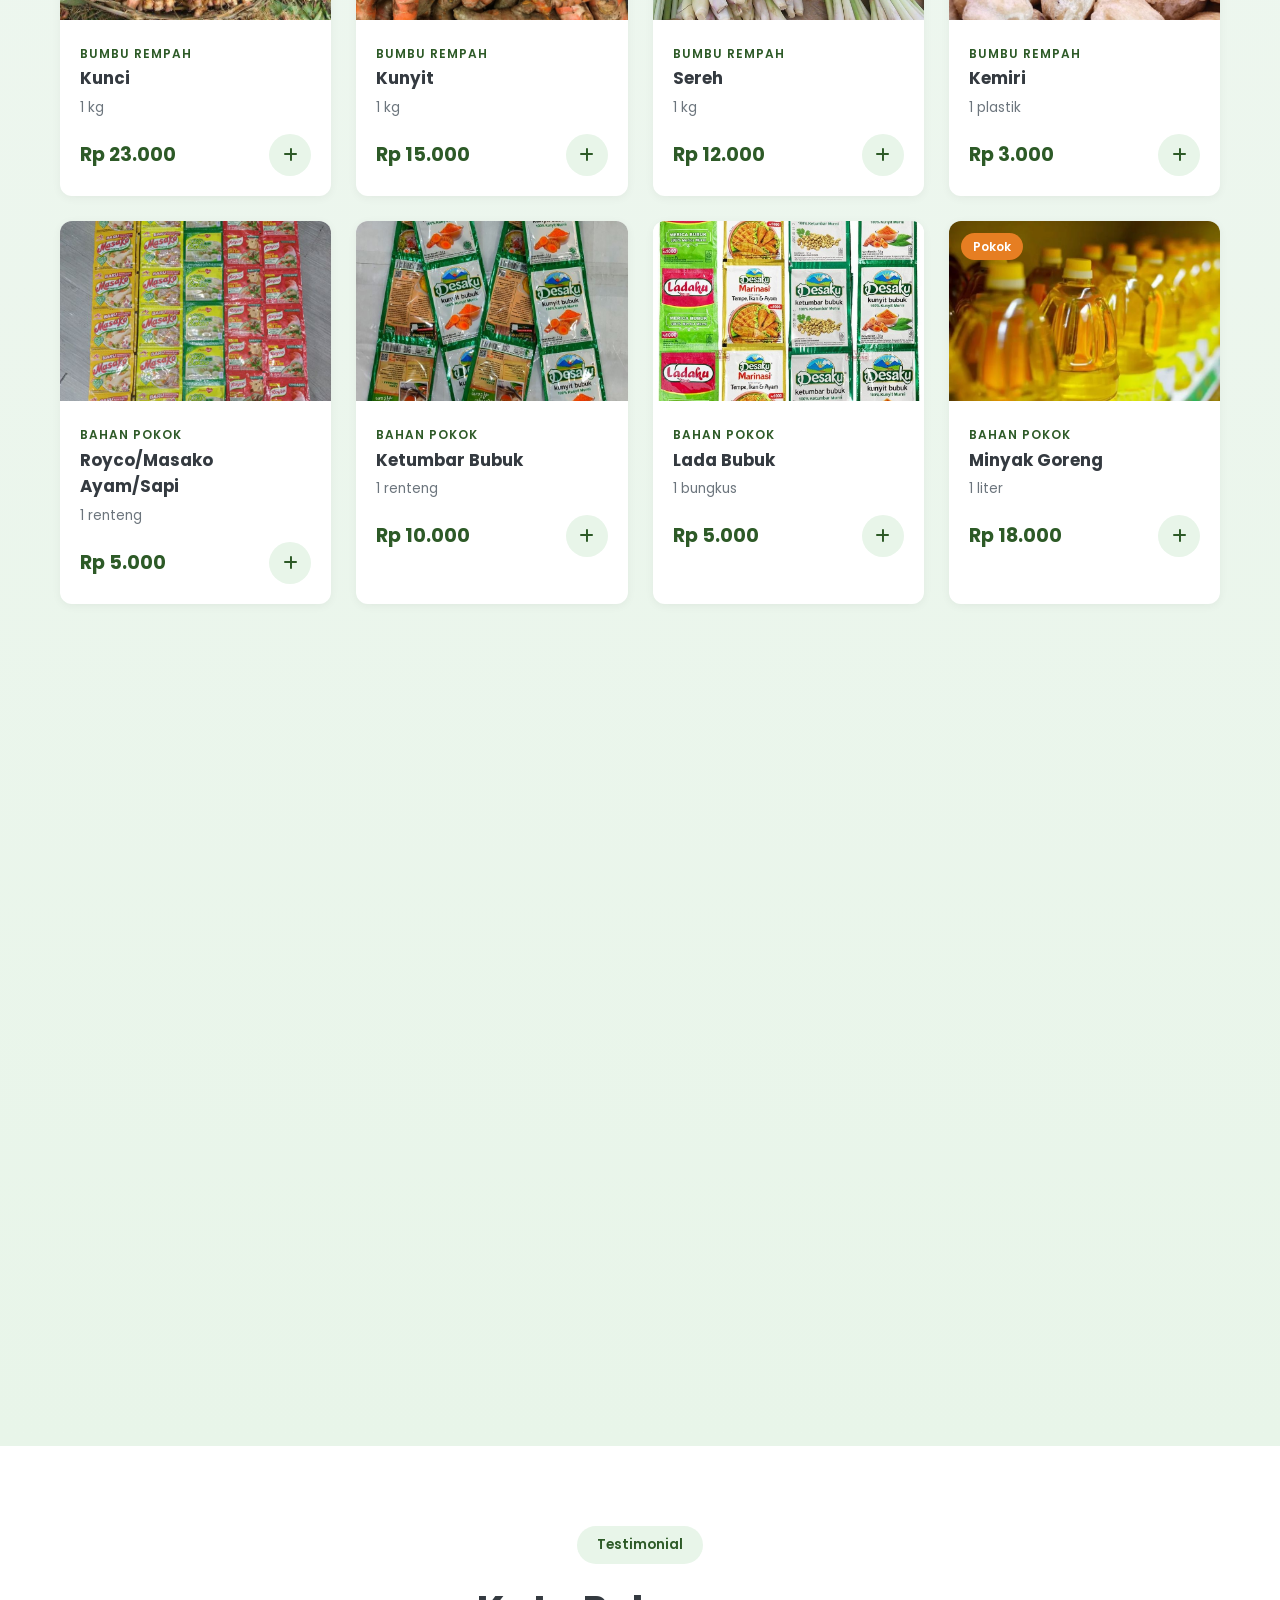
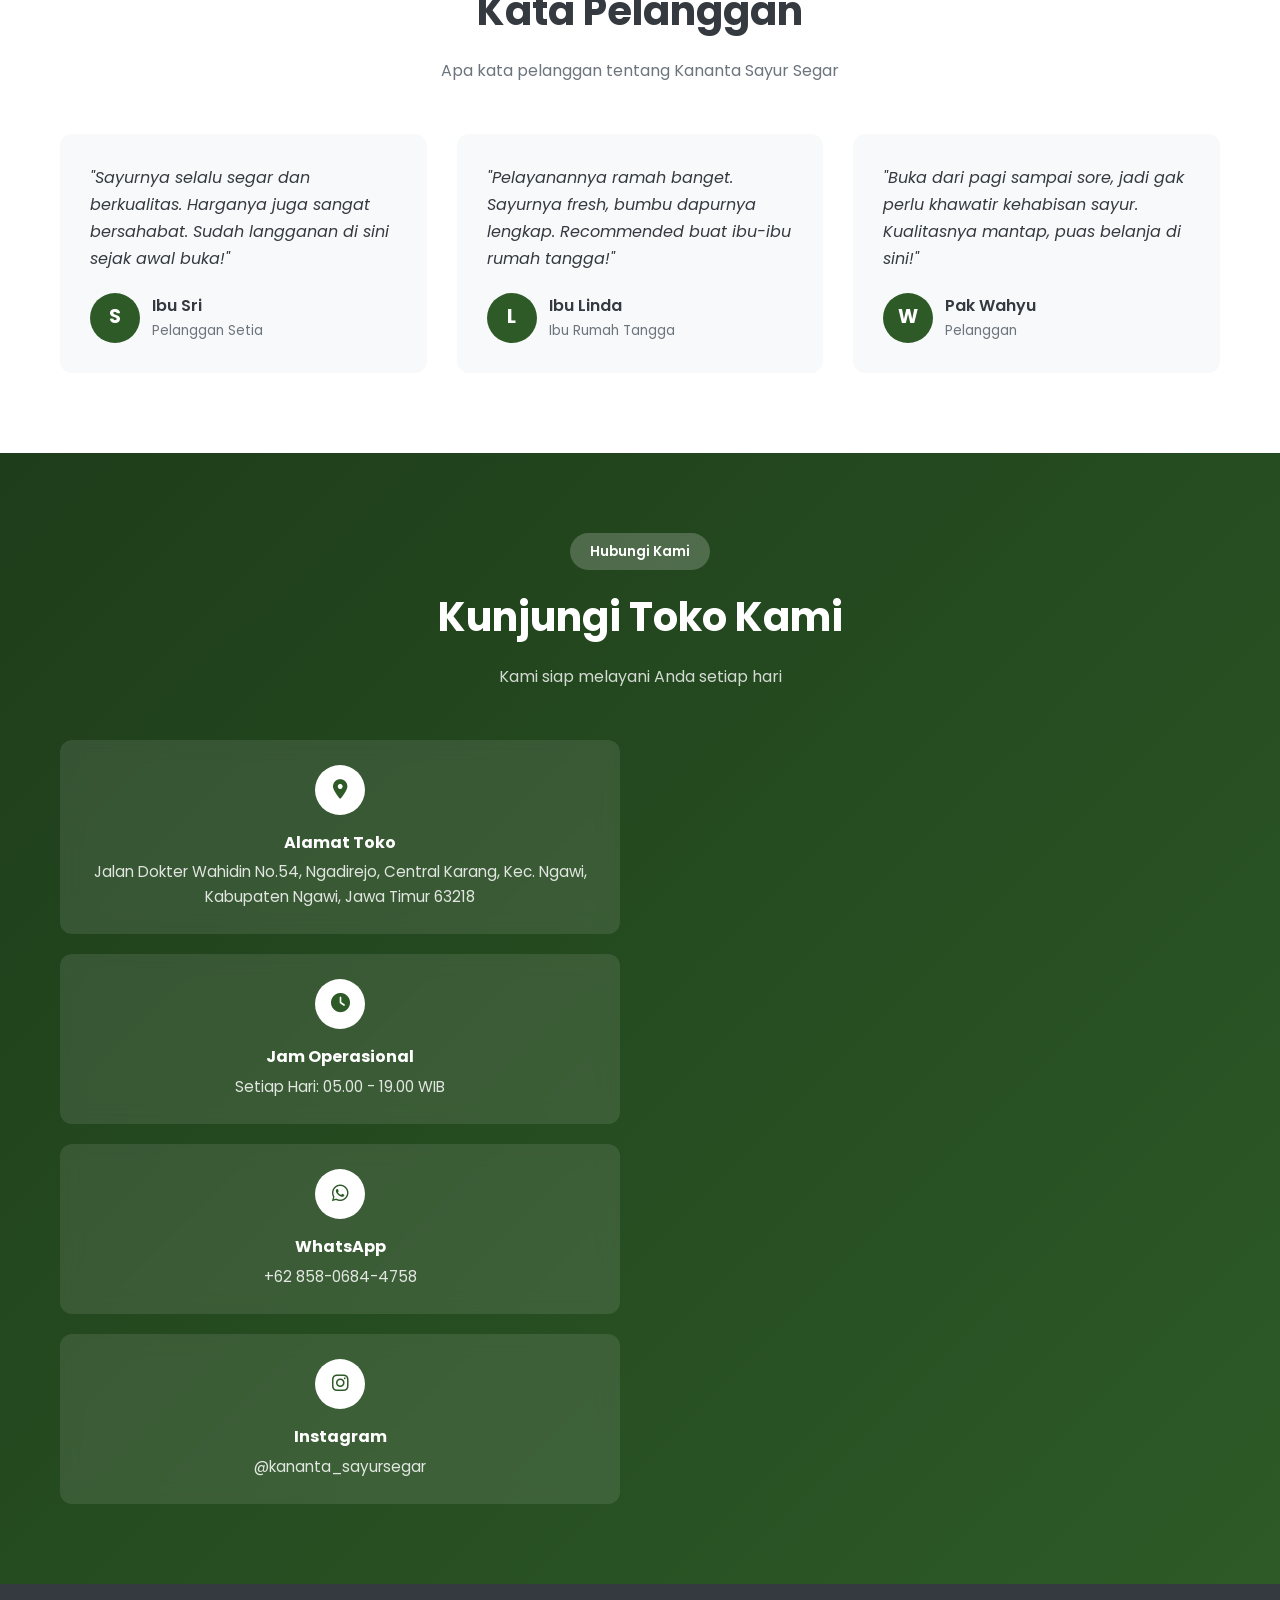
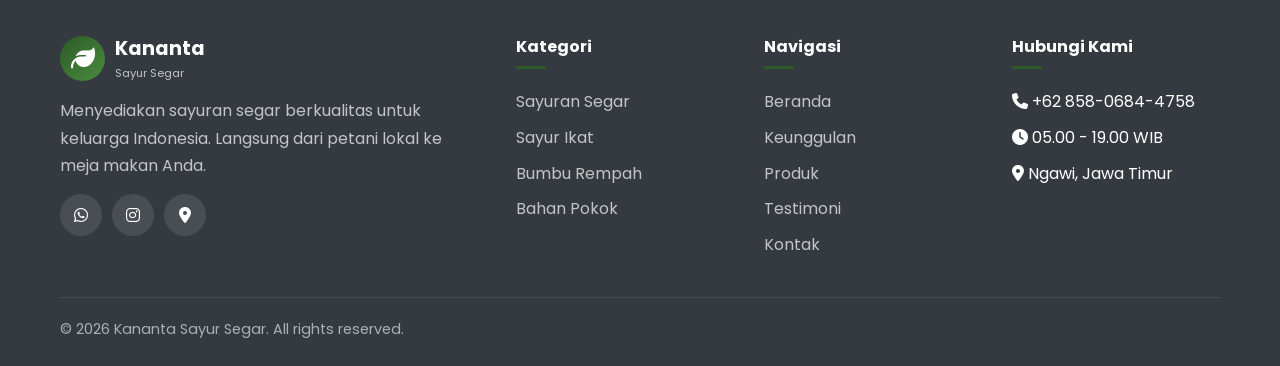
==== commit ecb1c0e8: "Update index.html" ====
--- a/Kananta Sayur Segar/index.html
+++ b/Kananta Sayur Segar/index.html
@@ -211,12 +211,12 @@
                 </div>
                 <div class="testimonial-card animate-on-scroll fade-up" style="transition-delay: 0.3s">
                     <p class="testimonial-text">"Buka dari pagi sampai sore, jadi gak perlu khawatir kehabisan sayur.
-                        Kualitasnya top, puas belanja di sini!"</p>
+                        Kualitasnya mantap, puas belanja di sini!"</p>
                     <div class="testimonial-author">
                         <div class="testimonial-avatar">W</div>
                         <div>
                             <div class="testimonial-name">Pak Wahyu</div>
-                            <div class="testimonial-role">Pemilik Warung</div>
+                            <div class="testimonial-role">Pelanggan</div>
                         </div>
                     </div>
                 </div>
@@ -303,7 +303,7 @@
                                 class="fab fa-whatsapp"></i></a>
                         <a href="https://instagram.com/kananta_sayursegar" class="social-link" title="Instagram"><i
                                 class="fab fa-instagram"></i></a>
-                        <a href="https://goo.gl/maps/ngawi" class="social-link" title="Maps"><i
+                        <a href="https://maps.app.goo.gl/oEfBnMQhUeyheX7YA" class="social-link" title="Maps"><i
                                 class="fas fa-map-marker-alt"></i></a>
                     </div>
                 </div>
@@ -355,4 +355,5 @@
     <script src="assets/js/script.js"></script>
 </body>
 
-</html>+
+</html>
